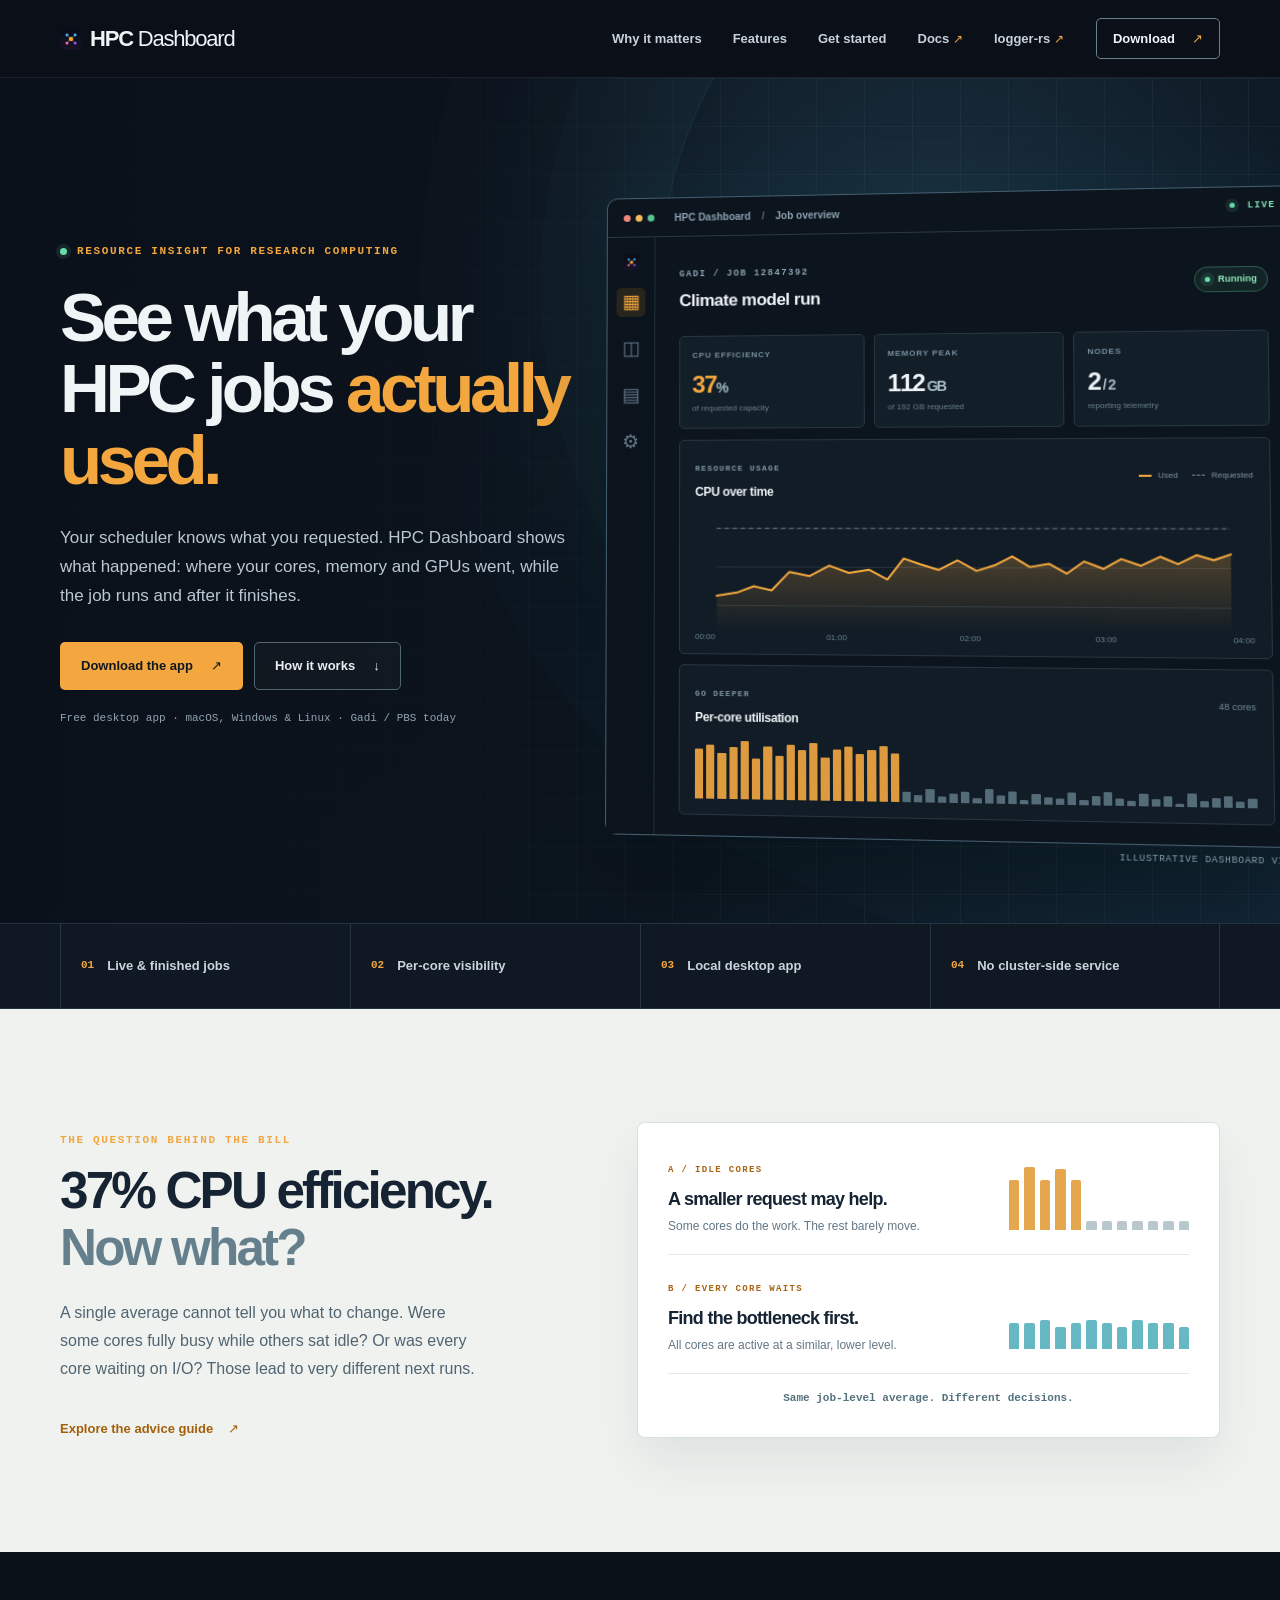
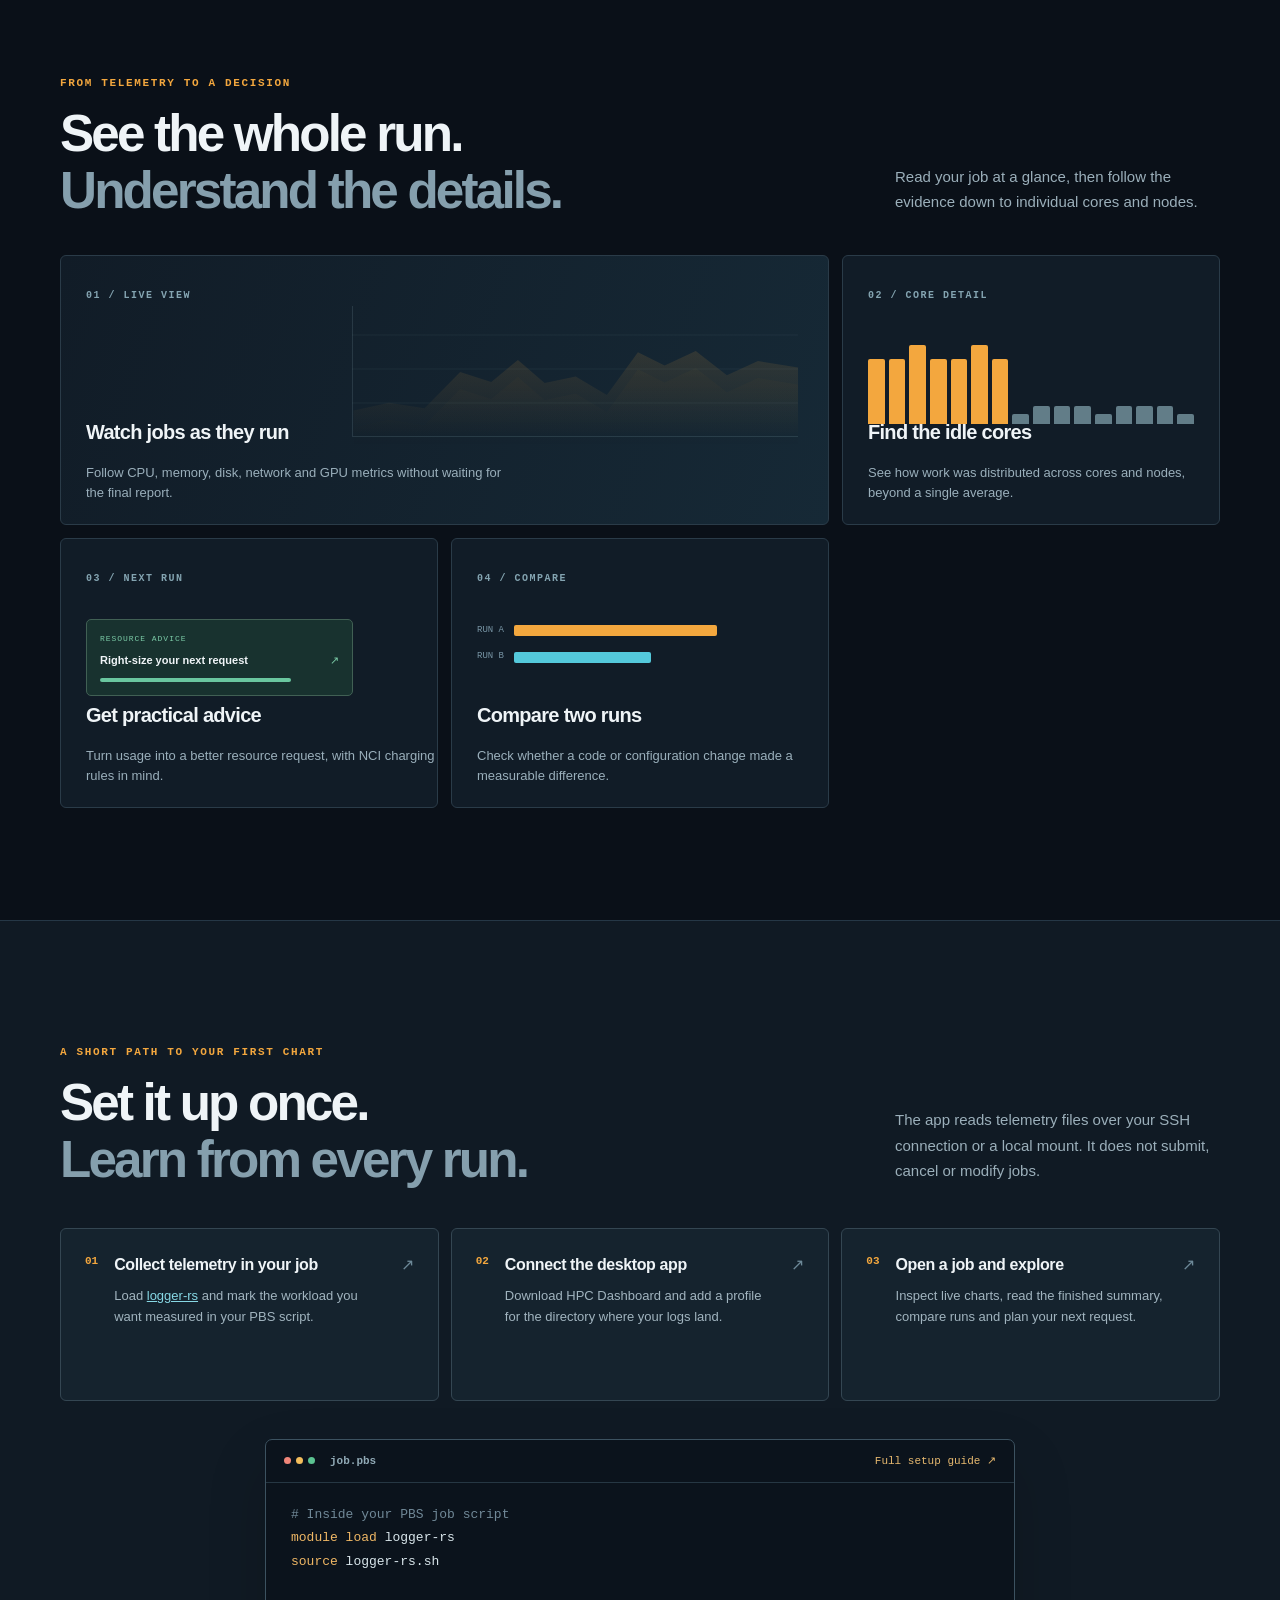
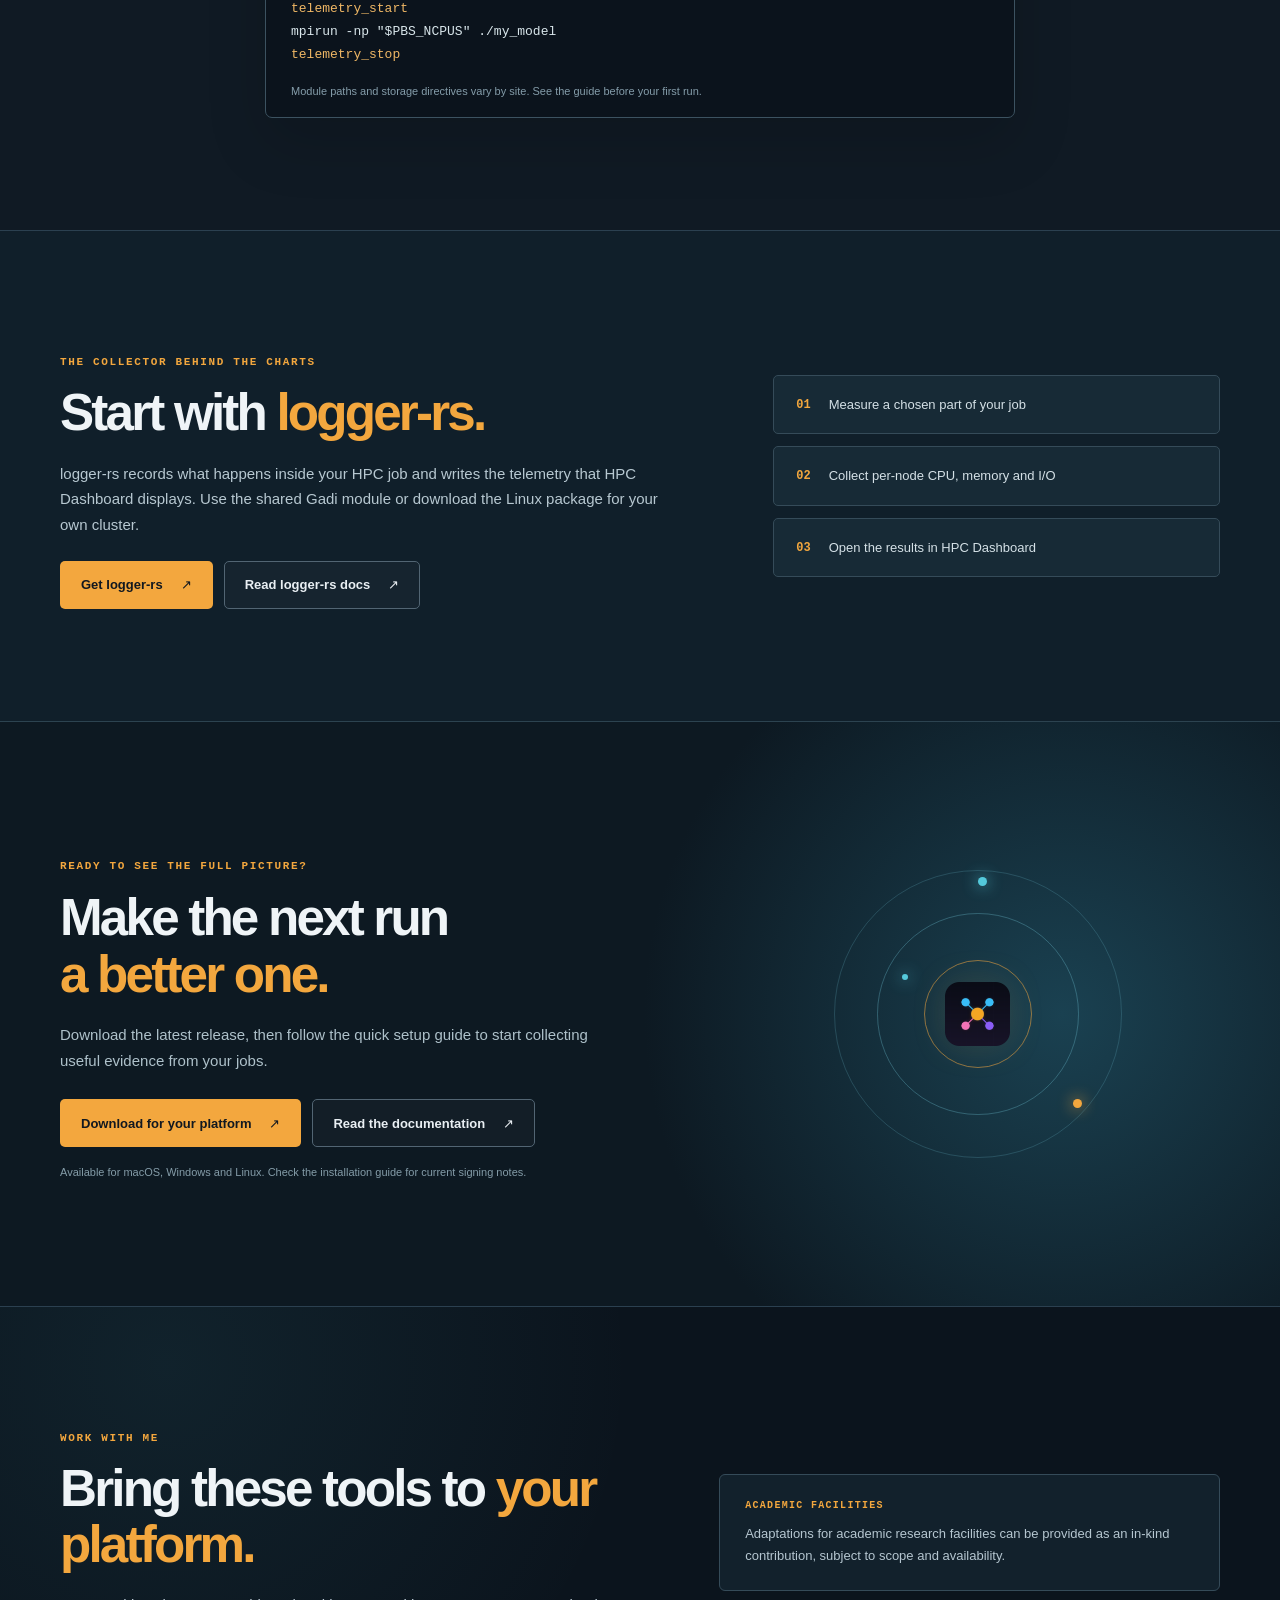
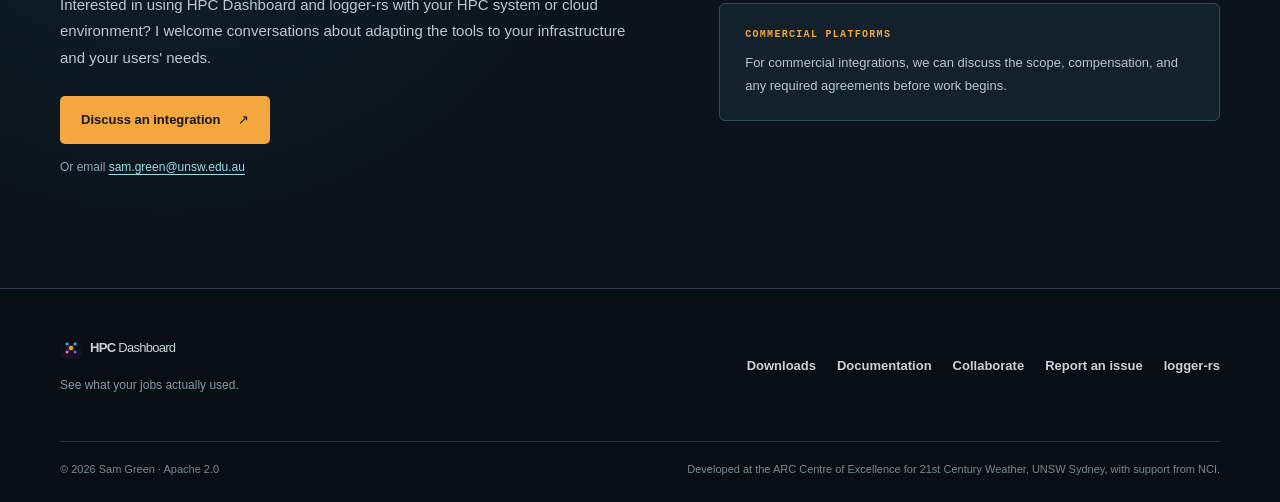
==== docs/index.html @ 72bbc422 "Host logger-rs downloads and documentation on site" ====
<!doctype html>
<html lang="en">
  <head>
    <meta charset="utf-8" />
    <meta name="viewport" content="width=device-width, initial-scale=1" />
    <meta name="theme-color" content="#0a1018" />
    <meta name="description" content="HPC Dashboard shows what your Gadi jobs actually used. Explore live CPU, memory, disk, network and GPU telemetry, compare runs, and make better resource requests." />
    <meta property="og:type" content="website" />
    <meta property="og:title" content="HPC Dashboard — see what your jobs actually used" />
    <meta property="og:description" content="A free desktop app for understanding your HPC jobs, from per-core utilisation to practical resource advice." />
    <meta property="og:url" content="https://hpc-dash.au/" />
    <link rel="canonical" href="https://hpc-dash.au/" />
    <meta property="og:image" content="https://hpc-dash.au/logo-social.png" />
    <meta name="twitter:card" content="summary" />
    <link rel="icon" href="favicon.png" type="image/png" />
    <link rel="apple-touch-icon" href="logo-social.png" />
    <link rel="stylesheet" href="styles.css" />
    <script src="script.js" defer></script>
    <title>HPC Dashboard — see what your jobs actually used</title>
  </head>
  <body>
    <a class="skip-link" href="#main">Skip to content</a>
    <header class="site-header">
      <div class="wrap header-inner">
        <a class="brand" href="#top" aria-label="HPC Dashboard home">
          <img class="brand-icon" src="logo.png" alt="" aria-hidden="true" />
          <span>HPC<span class="brand-light"> Dashboard</span></span>
        </a>
        <nav class="nav" aria-label="Main navigation">
          <a href="#why">Why it matters</a>
          <a href="#features">Features</a>
          <a href="#getting-started">Get started</a>
          <a href="/docs/">Docs <span aria-hidden="true">↗</span></a>
          <a href="/logger-rs/">logger-rs <span aria-hidden="true">↗</span></a>
        </nav>
        <a class="header-cta" href="https://github.com/greensh16/hpc_dashboard_public/releases/latest">Download <span aria-hidden="true">↗</span></a>
      </div>
    </header>

    <main id="main">
      <section class="hero" id="top" aria-labelledby="hero-title">
        <div class="hero-glow" aria-hidden="true"></div>
        <div class="wrap hero-grid">
          <div class="hero-copy">
            <p class="eyebrow"><span class="live-dot" aria-hidden="true"></span> Resource insight for research computing</p>
            <h1 id="hero-title">See what your HPC jobs <em>actually used.</em></h1>
            <p class="hero-lead">Your scheduler knows what you requested. HPC Dashboard shows what happened: where your cores, memory and GPUs went, while the job runs and after it finishes.</p>
            <div class="hero-actions">
              <a class="button button-primary" href="https://github.com/greensh16/hpc_dashboard_public/releases/latest">Download the app <span aria-hidden="true">↗</span></a>
              <a class="button button-secondary" href="#getting-started">How it works <span aria-hidden="true">↓</span></a>
            </div>
            <p class="hero-note">Free desktop app · macOS, Windows &amp; Linux · Gadi / PBS today</p>
          </div>

          <div class="product-frame" role="img" aria-label="Illustrative HPC Dashboard view showing a job's CPU, memory and per-core use">
            <div class="window-bar"><span class="traffic-lights" aria-hidden="true"><i></i><i></i><i></i></span><span>HPC Dashboard <span class="window-separator">/</span> Job overview</span><span class="window-live"><i></i> LIVE</span></div>
            <div class="product-body">
              <div class="product-sidebar" aria-hidden="true"><img class="product-logo" src="logo.png" alt="" /><span class="side-icon selected">▦</span><span class="side-icon">◫</span><span class="side-icon">▤</span><span class="side-icon">⚙</span></div>
              <div class="product-content">
                <div class="product-topline"><div><span class="tiny-label">GADI / JOB 12847392</span><strong>Climate model run</strong></div><span class="status-pill"><i></i> Running</span></div>
                <div class="metric-row">
                  <div class="metric"><span>CPU EFFICIENCY</span><strong>37<span>%</span></strong><small>of requested capacity</small></div>
                  <div class="metric"><span>MEMORY PEAK</span><strong>112<span> GB</span></strong><small>of 192 GB requested</small></div>
                  <div class="metric"><span>NODES</span><strong>2<span> / 2</span></strong><small>reporting telemetry</small></div>
                </div>
                <div class="chart-panel"><div class="chart-heading"><div><span class="tiny-label">RESOURCE USAGE</span><strong>CPU over time</strong></div><div class="chart-legend"><span><i class="legend-orange"></i> Used</span><span><i class="legend-dash"></i> Requested</span></div></div>
                  <svg class="line-chart" viewBox="0 0 620 156" role="img" aria-label="Illustrative CPU usage line below requested capacity"><defs><linearGradient id="chartFill" x1="0" y1="0" x2="0" y2="1"><stop offset="0%" stop-color="#f3a73e" stop-opacity=".26"/><stop offset="100%" stop-color="#f3a73e" stop-opacity="0"/></linearGradient></defs><path class="grid-line" d="M0 28H620 M0 76H620 M0 124H620"/><path class="request-line" d="M0 28H620"/><path fill="url(#chartFill)" d="M0 112 L25 108 46 100 68 105 90 82 115 87 139 74 163 83 188 79 210 91 230 65 250 72 272 79 295 67 318 80 340 73 361 62 382 75 405 71 426 83 447 68 470 77 491 65 514 73 537 62 558 71 580 60 600 66 620 59 V156 H0Z"/><path class="usage-line" d="M0 112 L25 108 46 100 68 105 90 82 115 87 139 74 163 83 188 79 210 91 230 65 250 72 272 79 295 67 318 80 340 73 361 62 382 75 405 71 426 83 447 68 470 77 491 65 514 73 537 62 558 71 580 60 600 66 620 59"/></svg>
                  <div class="chart-axis"><span>00:00</span><span>01:00</span><span>02:00</span><span>03:00</span><span>04:00</span></div>
                </div>
                <div class="core-panel"><div class="core-heading"><div><span class="tiny-label">GO DEEPER</span><strong>Per-core utilisation</strong></div><span>48 cores</span></div><div class="core-bars" aria-hidden="true"><i style="--h:83%"></i><i style="--h:91%"></i><i style="--h:77%"></i><i style="--h:87%"></i><i style="--h:97%"></i><i style="--h:68%"></i><i style="--h:88%"></i><i style="--h:74%"></i><i style="--h:92%"></i><i style="--h:84%"></i><i style="--h:96%"></i><i style="--h:72%"></i><i style="--h:86%"></i><i style="--h:91%"></i><i style="--h:78%"></i><i style="--h:85%"></i><i style="--h:93%"></i><i style="--h:81%"></i><i style="--h:17%"></i><i style="--h:11%"></i><i style="--h:22%"></i><i style="--h:9%"></i><i style="--h:15%"></i><i style="--h:18%"></i><i style="--h:8%"></i><i style="--h:24%"></i><i style="--h:13%"></i><i style="--h:20%"></i><i style="--h:6%"></i><i style="--h:17%"></i><i style="--h:12%"></i><i style="--h:10%"></i><i style="--h:19%"></i><i style="--h:7%"></i><i style="--h:14%"></i><i style="--h:21%"></i><i style="--h:12%"></i><i style="--h:8%"></i><i style="--h:19%"></i><i style="--h:11%"></i><i style="--h:16%"></i><i style="--h:5%"></i><i style="--h:22%"></i><i style="--h:9%"></i><i style="--h:14%"></i><i style="--h:18%"></i><i style="--h:10%"></i><i style="--h:15%"></i></div></div>
              </div>
            </div>
            <span class="mock-label">Illustrative dashboard view</span>
          </div>
        </div>
      </section>

      <section class="trust-strip" aria-label="Product facts"><div class="wrap trust-grid"><div><strong>01</strong><span>Live &amp; finished jobs</span></div><div><strong>02</strong><span>Per-core visibility</span></div><div><strong>03</strong><span>Local desktop app</span></div><div><strong>04</strong><span>No cluster-side service</span></div></div></section>

      <section class="section problem-section" id="why" aria-labelledby="why-title"><div class="wrap problem-grid"><div><p class="section-kicker">THE QUESTION BEHIND THE BILL</p><h2 id="why-title">37% CPU efficiency.<br /><span>Now what?</span></h2><p>A single average cannot tell you what to change. Were some cores fully busy while others sat idle? Or was every core waiting on I/O? Those lead to very different next runs.</p><a class="text-link" href="/docs/advice-and-recommendations/">Explore the advice guide <span aria-hidden="true">↗</span></a></div><div class="comparison-card"><div class="scenario"><div><span class="scenario-index">A / IDLE CORES</span><h3>A smaller request may help.</h3><p>Some cores do the work. The rest barely move.</p></div><div class="scenario-bars idle" aria-hidden="true"><i></i><i></i><i></i><i></i><i></i><i></i><i></i><i></i><i></i><i></i><i></i><i></i></div></div><div class="scenario"><div><span class="scenario-index">B / EVERY CORE WAITS</span><h3>Find the bottleneck first.</h3><p>All cores are active at a similar, lower level.</p></div><div class="scenario-bars waiting" aria-hidden="true"><i></i><i></i><i></i><i></i><i></i><i></i><i></i><i></i><i></i><i></i><i></i><i></i></div></div><p class="comparison-foot">Same job-level average. Different decisions.</p></div></div></section>

      <section class="section features-section" id="features" aria-labelledby="features-title"><div class="wrap"><div class="section-heading"><div><p class="section-kicker">FROM TELEMETRY TO A DECISION</p><h2 id="features-title">See the whole run.<br /><span>Understand the details.</span></h2></div><p>Read your job at a glance, then follow the evidence down to individual cores and nodes.</p></div><div class="feature-grid"><article class="feature-card feature-large"><span class="feature-number">01 / LIVE VIEW</span><div class="feature-visual pulse-visual" aria-hidden="true"><span class="pulse-line"></span><span class="pulse-line second"></span></div><h3>Watch jobs as they run</h3><p>Follow CPU, memory, disk, network and GPU metrics without waiting for the final report.</p></article><article class="feature-card"><span class="feature-number">02 / CORE DETAIL</span><div class="mini-core-viz" aria-hidden="true"><i></i><i></i><i></i><i></i><i></i><i></i><i></i><i></i><i></i><i></i><i></i><i></i><i></i><i></i><i></i><i></i></div><h3>Find the idle cores</h3><p>See how work was distributed across cores and nodes, beyond a single average.</p></article><article class="feature-card"><span class="feature-number">03 / NEXT RUN</span><div class="advice-viz" aria-hidden="true"><span>RESOURCE ADVICE</span><strong>Right-size your next request <b>↗</b></strong><i></i></div><h3>Get practical advice</h3><p>Turn usage into a better resource request, with NCI charging rules in mind.</p></article><article class="feature-card"><span class="feature-number">04 / COMPARE</span><div class="compare-viz" aria-hidden="true"><span>RUN A <i></i></span><span>RUN B <i></i></span></div><h3>Compare two runs</h3><p>Check whether a code or configuration change made a measurable difference.</p></article></div></div></section>

      <section class="section setup-section" id="getting-started" aria-labelledby="setup-title"><div class="wrap"><div class="section-heading setup-heading"><div><p class="section-kicker">A SHORT PATH TO YOUR FIRST CHART</p><h2 id="setup-title">Set it up once.<br /><span>Learn from every run.</span></h2></div><p>The app reads telemetry files over your SSH connection or a local mount. It does not submit, cancel or modify jobs.</p></div><div class="steps"><article class="step"><span class="step-num">01</span><div><h3>Collect telemetry in your job</h3><p>Load <a href="/logger-rs/">logger-rs</a> and mark the workload you want measured in your PBS script.</p></div><span class="step-arrow" aria-hidden="true">↗</span></article><article class="step"><span class="step-num">02</span><div><h3>Connect the desktop app</h3><p>Download HPC Dashboard and add a profile for the directory where your logs land.</p></div><span class="step-arrow" aria-hidden="true">↗</span></article><article class="step"><span class="step-num">03</span><div><h3>Open a job and explore</h3><p>Inspect live charts, read the finished summary, compare runs and plan your next request.</p></div><span class="step-arrow" aria-hidden="true">↗</span></article></div><div class="code-card"><div class="code-title"><span><i></i><i></i><i></i></span><strong>job.pbs</strong><a href="/docs/collecting-telemetry/">Full setup guide <span aria-hidden="true">↗</span></a></div><pre><code><span class="code-muted"># Inside your PBS job script</span>
<span class="code-accent">module load</span> logger-rs
<span class="code-accent">source</span> logger-rs.sh

<span class="code-accent">telemetry_start</span>
mpirun -np "$PBS_NCPUS" ./my_model
<span class="code-accent">telemetry_stop</span></code></pre><p>Module paths and storage directives vary by site. See the guide before your first run.</p></div></div></section>

      <section class="section logger-feature-section" id="logger-rs" aria-labelledby="logger-feature-title"><div class="wrap logger-feature-grid"><div><p class="section-kicker">THE COLLECTOR BEHIND THE CHARTS</p><h2 id="logger-feature-title">Start with <span>logger-rs.</span></h2><p>logger-rs records what happens inside your HPC job and writes the telemetry that HPC Dashboard displays. Use the shared Gadi module or download the Linux package for your own cluster.</p><div class="hero-actions"><a class="button button-primary" href="/logger-rs/#download">Get logger-rs <span aria-hidden="true">↗</span></a><a class="button button-secondary" href="/logger-rs/docs/">Read logger-rs docs <span aria-hidden="true">↗</span></a></div></div><div class="logger-feature-facts"><div><strong>01</strong><span>Measure a chosen part of your job</span></div><div><strong>02</strong><span>Collect per-node CPU, memory and I/O</span></div><div><strong>03</strong><span>Open the results in HPC Dashboard</span></div></div></div></section>

      <section class="section cta-section" aria-labelledby="cta-title"><div class="wrap cta-inner"><div><p class="section-kicker">READY TO SEE THE FULL PICTURE?</p><h2 id="cta-title">Make the next run<br /><em>a better one.</em></h2><p>Download the latest release, then follow the quick setup guide to start collecting useful evidence from your jobs.</p><div class="hero-actions"><a class="button button-primary" href="https://github.com/greensh16/hpc_dashboard_public/releases/latest">Download for your platform <span aria-hidden="true">↗</span></a><a class="button button-secondary" href="/docs/">Read the documentation <span aria-hidden="true">↗</span></a></div><p class="cta-note">Available for macOS, Windows and Linux. Check the installation guide for current signing notes.</p></div><div class="cta-orbit" aria-hidden="true"><span class="orbit orbit-one"></span><span class="orbit orbit-two"></span><span class="orbit orbit-three"></span><span class="orbit-centre"><img class="orbit-logo" src="logo-social.png" alt="" /></span><i class="orbit-dot dot-one"></i><i class="orbit-dot dot-two"></i><i class="orbit-dot dot-three"></i></div></div></section>
      <section class="section collaborate-section" id="collaborate" aria-labelledby="collaborate-title">
        <div class="wrap collaborate-grid">
          <div class="collaborate-intro">
            <p class="section-kicker">WORK WITH ME</p>
            <h2 id="collaborate-title">Bring these tools to <span>your platform.</span></h2>
            <p>Interested in using HPC Dashboard and logger-rs with your HPC system or cloud environment? I welcome conversations about adapting the tools to your infrastructure and your users' needs.</p>
            <a class="button button-primary" href="mailto:sam.green@unsw.edu.au?subject=HPC%20Dashboard%20integration">Discuss an integration <span aria-hidden="true">↗</span></a>
            <p class="collaborate-email">Or email <a href="mailto:sam.green@unsw.edu.au">sam.green@unsw.edu.au</a></p>
          </div>
          <div class="collaborate-options">
            <div class="collaborate-option">
              <span>ACADEMIC FACILITIES</span>
              <p>Adaptations for academic research facilities can be provided as an in-kind contribution, subject to scope and availability.</p>
            </div>
            <div class="collaborate-option">
              <span>COMMERCIAL PLATFORMS</span>
              <p>For commercial integrations, we can discuss the scope, compensation, and any required agreements before work begins.</p>
            </div>
          </div>
        </div>
      </section>
    </main>

    <footer class="footer"><div class="wrap"><div class="footer-top"><div><a class="brand" href="#top"><img class="brand-icon" src="logo.png" alt="" aria-hidden="true" /><span>HPC<span class="brand-light"> Dashboard</span></span></a><p>See what your jobs actually used.</p></div><div class="footer-links"><a href="https://github.com/greensh16/hpc_dashboard_public/releases/latest">Downloads</a><a href="/docs/">Documentation</a><a href="#collaborate">Collaborate</a><a href="https://github.com/greensh16/hpc_dashboard_public/issues">Report an issue</a><a href="/logger-rs/">logger-rs</a></div></div><div class="footer-bottom"><span>© 2026 Sam Green · Apache 2.0</span><span>Developed at the ARC Centre of Excellence for 21st Century Weather, UNSW Sydney, with support from NCI.</span></div></div></footer>
  </body>
</html>
---- docs/styles.css ----
:root{color-scheme:dark;--bg:#0a1018;--bg-deep:#070b12;--panel:#101924;--panel-2:#14202d;--line:#263442;--text:#eff4f7;--muted:#9faebb;--accent:#f3a73e;--cyan:#54c9db;font-family:Inter,ui-sans-serif,-apple-system,BlinkMacSystemFont,"Segoe UI",sans-serif;font-synthesis:none}*{box-sizing:border-box}html{scroll-behavior:smooth}body{margin:0;background:var(--bg);color:var(--text);line-height:1.5}a{color:inherit}a:focus-visible,button:focus-visible{outline:2px solid var(--accent);outline-offset:4px}::selection{background:#f3a73e;color:#08121c}.wrap{width:min(1160px,calc(100% - 48px));margin:auto}.skip-link{position:absolute;z-index:100;top:-60px;left:16px;padding:10px 15px;background:var(--accent);color:#10151b;font-weight:700}.skip-link:focus{top:12px}.site-header{position:relative;z-index:5;border-bottom:1px solid rgba(255,255,255,.08);background:rgba(10,16,24,.92)}.header-inner{min-height:77px;display:flex;align-items:center;gap:32px}.brand{display:inline-flex;gap:8px;align-items:center;font-weight:800;letter-spacing:-.055em;font-size:22px;text-decoration:none;white-space:nowrap}.brand-light{font-weight:500;letter-spacing:-.055em}.brand-icon{display:block;width:22px;height:22px;flex:none;object-fit:contain}.nav{display:flex;gap:31px;margin-left:auto}.nav a,.footer a{font-size:13px;font-weight:600;text-decoration:none;color:#c7d2da;transition:color .2s}.nav a:hover,.footer a:hover{color:var(--accent)}.nav a span{font-size:12px;color:var(--accent)}.header-cta{display:inline-flex;align-items:center;gap:17px;padding:10px 16px;border:1px solid #69818b;border-radius:5px;text-decoration:none;font-size:13px;font-weight:700;white-space:nowrap;transition:background .2s,border-color .2s}.header-cta:hover{background:#1c2c37;border-color:var(--accent)}.header-cta span{color:var(--accent)}.hero{position:relative;overflow:hidden;padding:93px 0 91px;background:radial-gradient(circle at 73% 22%,#1a3040 0,transparent 42%),linear-gradient(140deg,#0b111a,#0b1620 72%,#102332)}.hero:before,.hero:after{content:"";position:absolute;inset:0;pointer-events:none}.hero:before{background-image:linear-gradient(rgba(139,168,181,.07) 1px,transparent 1px),linear-gradient(90deg,rgba(139,168,181,.07) 1px,transparent 1px);background-size:48px 48px;mask-image:linear-gradient(90deg,transparent 2%,#000 70%)}.hero:after{background:linear-gradient(90deg,#0b111a 2%,transparent 58%)}.hero-glow{position:absolute;right:-230px;top:-220px;width:850px;height:850px;border:1px solid rgba(84,201,219,.12);border-radius:50%;box-shadow:0 0 0 120px rgba(84,201,219,.025),0 0 0 240px rgba(84,201,219,.017)}.hero-grid{position:relative;z-index:1;display:grid;grid-template-columns:.91fr 1.09fr;align-items:center;gap:34px}.hero-copy{padding-bottom:33px}.eyebrow,.section-kicker,.tiny-label,.feature-number,.scenario-index{font-family:ui-monospace,SFMono-Regular,Menlo,Consolas,monospace;font-size:11px;font-weight:700;letter-spacing:.15em;color:var(--accent);text-transform:uppercase}.eyebrow{display:flex;align-items:center;gap:10px;margin:0 0 22px}.live-dot,.window-live i,.status-pill i{display:inline-block;width:7px;height:7px;border-radius:50%;background:#67dcaa;box-shadow:0 0 0 4px rgba(103,220,170,.11)}.hero h1{max-width:610px;margin:0;font-size:clamp(46px,5.4vw,74px);line-height:1.04;letter-spacing:-.065em;font-weight:750}.hero h1 em,.cta-section h2 em{font-style:normal;color:var(--accent)}.hero-lead{max-width:540px;margin:27px 0 31px;color:#b9c8d2;font-size:17px;line-height:1.7}.hero-actions{display:flex;flex-wrap:wrap;gap:11px}.button{display:inline-flex;align-items:center;justify-content:center;gap:18px;min-height:48px;padding:12px 20px;border:1px solid transparent;border-radius:5px;text-decoration:none;font-size:13px;font-weight:800;transition:transform .2s,background .2s,border-color .2s}.button:hover{transform:translateY(-2px)}.button-primary{background:var(--accent);color:#111820}.button-primary:hover{background:#ffc16a}.button-secondary{border-color:#526573;color:#e9eff3;background:rgba(255,255,255,.025)}.button-secondary:hover{border-color:var(--accent);background:#1b2a35}.hero-note{margin:20px 0 0;color:#91a4b2;font-family:ui-monospace,SFMono-Regular,Menlo,Consolas,monospace;font-size:11px}.product-frame{position:relative;margin:25px -52px 0 0;border:1px solid #456070;border-radius:11px;background:#0c141d;box-shadow:0 32px 70px rgba(0,0,0,.38),0 0 70px rgba(47,159,188,.1);transform:perspective(1400px) rotateY(-5deg) rotateX(2deg);transform-origin:center left}.window-bar{height:39px;display:flex;align-items:center;gap:20px;padding:0 16px;border-bottom:1px solid #2a3945;color:#8da4b2;font-size:10px;font-weight:700}.traffic-lights,.code-title>span{display:flex;gap:5px}.traffic-lights i,.code-title i{width:7px;height:7px;border-radius:50%;background:#f18679}.traffic-lights i:nth-child(2),.code-title i:nth-child(2){background:#f3bd5c}.traffic-lights i:nth-child(3),.code-title i:nth-child(3){background:#5bc391}.window-separator{padding:0 8px;color:#607383}.window-live{margin-left:auto;color:#80e3b5;font-family:ui-monospace,monospace;font-size:9px;letter-spacing:.12em}.window-live i{width:5px;height:5px;margin-right:5px}.product-body{display:flex;min-height:508px}.product-sidebar{width:48px;flex:none;display:flex;flex-direction:column;align-items:center;gap:18px;padding:17px 8px;border-right:1px solid #20303b;background:#0b141d}.product-logo{display:block;width:16px;height:16px;object-fit:contain}.side-icon{width:29px;height:29px;display:grid;place-items:center;border-radius:5px;color:#647887;font-size:19px}.side-icon.selected{color:var(--accent);background:#28251d}.product-content{flex:1;min-width:0;padding:23px 24px 20px}.product-topline,.chart-heading,.core-heading{display:flex;align-items:center;justify-content:space-between;gap:12px}.product-topline strong,.chart-heading strong,.core-heading strong{display:block;margin-top:5px;font-size:17px;letter-spacing:-.03em}.product-topline .tiny-label{color:#8aa3b1;font-size:9px}.status-pill{border:1px solid rgba(103,220,170,.3);border-radius:50px;padding:5px 9px;color:#8de7b8;background:rgba(103,220,170,.08);font-size:9px;font-weight:800}.status-pill i{width:5px;height:5px;margin-right:5px}.metric-row{display:grid;grid-template-columns:repeat(3,1fr);gap:9px;margin:22px 0 11px}.metric{min-width:0;padding:13px 12px;border:1px solid #273742;border-radius:5px;background:#121e28}.metric>span{display:block;color:#78909f;font-size:8px;font-weight:800;letter-spacing:.1em}.metric strong{display:block;margin:5px 0 0;font-size:24px;letter-spacing:-.06em;white-space:nowrap}.metric strong span{font-size:14px;color:#a9bfca}.metric:first-child strong{color:var(--accent)}.metric small{display:block;color:#69808f;font-size:8px;white-space:nowrap}.chart-panel,.core-panel{border:1px solid #273742;border-radius:5px;background:#111c26}.chart-panel{padding:13px 15px 10px}.chart-heading strong,.core-heading strong{font-size:12px}.chart-heading .tiny-label,.core-heading .tiny-label{font-size:8px;color:#8297a4}.chart-legend{display:flex;gap:13px;color:#8398a6;font-size:8px}.chart-legend span{white-space:nowrap}.chart-legend i{display:inline-block;width:12px;height:2px;vertical-align:middle;margin-right:4px}.legend-orange{background:var(--accent)}.legend-dash{border-top:1px dashed #7392a3}.line-chart{display:block;width:100%;height:124px;overflow:visible;margin-top:5px}.grid-line{stroke:#2a3b47;stroke-width:1}.request-line{stroke:#7b91a0;stroke-width:1;stroke-dasharray:5 5}.usage-line{fill:none;stroke:var(--accent);stroke-width:2.5;stroke-linejoin:round;stroke-linecap:round}.chart-axis{display:flex;justify-content:space-between;color:#68808e;font-size:8px}.core-panel{margin-top:10px;padding:13px 15px 15px}.core-heading>span{color:#718b99;font-size:9px}.core-bars{height:58px;display:grid;grid-template-columns:repeat(48,1fr);align-items:end;gap:3px;margin-top:13px}.core-bars i{display:block;height:var(--h);min-height:3px;background:#dd9a3e;border-radius:1px 1px 0 0}.core-bars i:nth-child(n+19){background:#536c78}.mock-label{position:absolute;right:3px;bottom:-22px;color:#83a0ae;font-family:ui-monospace,monospace;font-size:9px;letter-spacing:.08em;text-transform:uppercase}.trust-strip{border-top:1px solid #243342;border-bottom:1px solid #243342;background:#101923}.trust-grid{display:grid;grid-template-columns:repeat(4,1fr)}.trust-grid>div{display:flex;align-items:center;gap:13px;min-height:84px;padding:15px 20px;border-left:1px solid #263542}.trust-grid>div:last-child{border-right:1px solid #263542}.trust-grid strong{color:var(--accent);font-family:ui-monospace,monospace;font-size:11px}.trust-grid span{font-size:13px;font-weight:700;color:#c9d5dd}.section{padding:112px 0}.problem-section{background:#f0f2ef;color:#152333}.problem-grid{display:grid;grid-template-columns:.9fr 1.1fr;gap:100px;align-items:center}.section h2{margin:15px 0 22px;font-size:clamp(37px,4vw,57px);line-height:1.11;letter-spacing:-.055em}.problem-section h2 span{color:#657f8d}.problem-grid>div:first-child>p:not(.section-kicker){max-width:420px;color:#506471;font-size:16px;line-height:1.75}.text-link{display:inline-flex;gap:15px;align-items:center;margin-top:20px;color:#a35f09;font-size:13px;font-weight:800;text-decoration:none}.text-link:hover{text-decoration:underline}.comparison-card{padding:30px;background:#fff;border:1px solid #d8e0e2;border-radius:8px;box-shadow:0 24px 50px rgba(29,48,58,.08)}.scenario{display:grid;grid-template-columns:1fr 180px;gap:15px;align-items:center;padding:19px 0;border-bottom:1px solid #e3e9ea}.scenario:first-child{padding-top:2px}.scenario-index{font-size:9px;color:#a86413}.scenario h3{margin:7px 0 4px;font-size:18px;letter-spacing:-.04em}.scenario p{margin:0;color:#637784;font-size:12px}.scenario-bars{display:grid;grid-template-columns:repeat(12,1fr);align-items:end;gap:5px;height:70px}.scenario-bars i{height:72%;border-radius:2px 2px 0 0;background:#e5a74d}.scenario-bars.idle i:nth-child(n+6){height:13%;background:#b8c8cd}.scenario-bars.idle i:nth-child(2){height:91%}.scenario-bars.idle i:nth-child(4){height:87%}.scenario-bars.waiting i{height:37%;background:#66b9c3}.scenario-bars.waiting i:nth-child(3n){height:42%}.scenario-bars.waiting i:nth-child(4n){height:32%}.comparison-foot{margin:16px 0 0;text-align:center;color:#54717e;font-family:ui-monospace,monospace;font-size:11px;font-weight:700}.features-section{background:#0a1018}.section-heading{display:flex;align-items:end;justify-content:space-between;gap:40px;margin-bottom:35px}.section-heading h2{margin-bottom:0}.section-heading h2 span,.setup-heading h2 span{color:#859fad}.section-heading>p{width:325px;margin:0 0 5px;color:#9bafba;font-size:15px;line-height:1.7}.feature-grid{display:grid;grid-template-columns:repeat(3,1fr);gap:13px}.feature-card{position:relative;min-height:270px;overflow:hidden;padding:25px;border:1px solid #2a3b48;border-radius:6px;background:#111c27}.feature-large{grid-column:span 2;background:linear-gradient(110deg,#111c27,#162936)}.feature-number{color:#84a4b1;font-size:10px}.feature-card h3{position:absolute;left:25px;bottom:77px;margin:0;font-size:20px;letter-spacing:-.035em}.feature-card p{position:absolute;left:25px;bottom:21px;max-width:430px;margin:0;color:#9aafbb;font-size:13px;line-height:1.55}.feature-visual{position:absolute;inset:50px 30px 87px 38%;border-left:1px solid rgba(135,164,177,.18);border-bottom:1px solid rgba(135,164,177,.18);background:repeating-linear-gradient(0deg,transparent 0,transparent 32px,rgba(135,164,177,.08) 33px,transparent 34px)}.pulse-line{position:absolute;inset:20px 0 0;background:linear-gradient(180deg,rgba(243,167,62,.16),transparent);clip-path:polygon(0 77%,8% 70%,16% 75%,24% 42%,31% 51%,37% 31%,43% 52%,50% 46%,57% 63%,64% 24%,70% 36%,77% 23%,84% 45%,91% 32%,100% 38%,100% 100%,0 100%);border-top:2px solid var(--accent)}.pulse-line.second{opacity:.25;transform:translateY(17px)}.mini-core-viz{display:grid;grid-template-columns:repeat(16,1fr);gap:4px;align-items:end;height:89px;margin-top:30px}.mini-core-viz i{height:73%;border-radius:2px 2px 0 0;background:var(--accent)}.mini-core-viz i:nth-child(3n){height:89%}.mini-core-viz i:nth-child(n+8){height:20%;background:#627d88}.mini-core-viz i:nth-child(4n+8){height:11%}.advice-viz{display:flex;flex-direction:column;gap:7px;width:82%;margin-top:31px;padding:13px;border:1px solid #416054;border-radius:5px;background:#18322f}.advice-viz span{color:#7bcba7;font-family:ui-monospace,monospace;font-size:8px;letter-spacing:.12em}.advice-viz strong{display:flex;justify-content:space-between;gap:10px;font-size:11px}.advice-viz b{color:#7bcba7}.advice-viz i{width:80%;height:4px;margin-top:3px;border-radius:3px;background:#6ac79f}.compare-viz{display:flex;flex-direction:column;gap:13px;width:78%;margin-top:36px}.compare-viz span{display:flex;align-items:center;gap:10px;color:#7895a5;font-family:ui-monospace,monospace;font-size:9px;white-space:nowrap}.compare-viz i{display:block;height:11px;width:80%;border-radius:2px;background:#f3a73e}.compare-viz span:nth-child(2) i{width:54%;background:#54c9db}.setup-section{background:#101a24;border-top:1px solid #253746}.setup-heading{margin-bottom:39px}.steps{display:grid;grid-template-columns:repeat(3,1fr);gap:12px}.step{display:flex;gap:16px;min-height:173px;padding:24px;border:1px solid #344652;border-radius:6px;background:#15232e}.step-num{color:var(--accent);font-family:ui-monospace,monospace;font-size:11px;font-weight:800}.step h3{margin:0 0 8px;font-size:16px;letter-spacing:-.025em}.step p{margin:0;color:#a1b4bf;font-size:13px;line-height:1.65}.step p a{color:#87d8e5}.step-arrow{margin-left:auto;color:#6d8998}.code-card{max-width:750px;margin:38px auto 0;border:1px solid #3c5260;border-radius:7px;overflow:hidden;background:#0b131c;box-shadow:0 25px 60px rgba(0,0,0,.15)}.code-title{display:flex;align-items:center;gap:15px;min-height:43px;padding:0 18px;border-bottom:1px solid #263743;color:#91aab6;font-family:ui-monospace,monospace;font-size:11px}.code-title strong{font-weight:600}.code-title a{margin-left:auto;color:#e7b96f;text-decoration:none}.code-title a:hover{text-decoration:underline}.code-card pre{overflow-x:auto;margin:0;padding:20px 25px 16px;color:#d9e6eb;font-size:13px;line-height:1.8;tab-size:2}.code-card code{font-family:ui-monospace,SFMono-Regular,Menlo,Consolas,monospace}.code-muted{color:#708897}.code-accent{color:#efb765}.code-card>p{margin:0;padding:0 25px 18px;color:#849ca9;font-size:11px}.cta-section{position:relative;overflow:hidden;background:radial-gradient(circle at 83% 50%,#1a4151 0,transparent 38%),#0d1922;border-top:1px solid #2c4350}.cta-inner{display:grid;grid-template-columns:1fr .75fr;align-items:center;gap:30px}.cta-section h2{margin:15px 0 19px}.cta-section .cta-inner>div:first-child>p:not(.section-kicker):not(.cta-note){max-width:540px;margin:0 0 26px;color:#aec1ca;font-size:15px;line-height:1.7}.cta-note{margin:17px 0 0;color:#849ca8;font-size:11px}.cta-orbit{position:relative;width:min(360px,100%);aspect-ratio:1;margin:auto}.orbit{position:absolute;inset:10%;border:1px solid rgba(108,190,207,.22);border-radius:50%}.orbit-two{inset:22%;border-color:rgba(108,190,207,.34)}.orbit-three{inset:35%;border-color:rgba(243,167,62,.55)}.orbit-centre{position:absolute;inset:41%;display:grid;place-items:center}.orbit-logo{display:block;width:100%;height:100%;object-fit:contain;filter:drop-shadow(0 0 16px rgba(243,167,62,.13))}.orbit-dot{position:absolute;width:9px;height:9px;border-radius:50%;background:var(--cyan);box-shadow:0 0 15px var(--cyan)}.dot-one{top:12%;left:50%}.dot-two{right:21%;bottom:24%;background:var(--accent);box-shadow:0 0 15px var(--accent)}.dot-three{left:29%;top:39%;width:6px;height:6px}.footer{padding:48px 0 25px;border-top:1px solid #2c3d49;background:#090e15}.footer-top,.footer-bottom{display:flex;justify-content:space-between;gap:25px}.footer-top p{margin:10px 0 0;color:#849aa7;font-size:12px}.footer-links{display:flex;flex-wrap:wrap;align-items:center;gap:21px}.footer-bottom{margin-top:47px;padding-top:19px;border-top:1px solid #23303b;color:#748995;font-size:11px}.footer-bottom span:last-child{text-align:right;max-width:540px}
@media(max-width:1000px){.nav{gap:16px}.hero{padding:68px 0 76px}.hero-grid{grid-template-columns:1fr}.hero-copy{padding:0}.hero h1{max-width:760px}.hero-lead{max-width:700px}.product-frame{max-width:760px;margin:25px auto 0;transform:none}.problem-grid{gap:45px}.feature-grid{grid-template-columns:repeat(2,1fr)}.feature-large{grid-column:span 2}.trust-grid span{font-size:11px}.step{padding:19px}.step h3{font-size:14px}}@media(max-width:700px){.wrap{width:min(100% - 32px,1160px)}.header-inner{min-height:66px;gap:12px}.brand{font-size:19px}.nav{display:none}.header-cta{margin-left:auto;padding:8px 10px;font-size:11px}.hero{padding:60px 0 74px}.hero h1{font-size:clamp(43px,11vw,64px)}.hero-lead{font-size:15px}.product-frame{margin-top:16px}.product-body{min-height:0}.product-sidebar{width:34px;padding:12px 3px;gap:13px}.side-icon{width:24px;height:24px;font-size:15px}.product-logo{width:15px;height:15px}.product-content{padding:15px 12px}.product-topline strong{font-size:13px}.metric-row{gap:4px;margin:14px 0 7px}.metric{padding:8px 6px}.metric>span{font-size:6px}.metric strong{font-size:18px}.metric strong span{font-size:10px}.metric small{font-size:6px}.chart-panel,.core-panel{padding:10px}.line-chart{height:95px}.chart-legend{display:none}.core-bars{height:43px;gap:1px}.trust-grid{grid-template-columns:repeat(2,1fr)}.trust-grid>div{min-height:60px;padding:12px}.trust-grid>div:nth-child(2){border-right:1px solid #263542}.trust-grid>div:nth-child(n+3){border-top:1px solid #263542}.section{padding:74px 0}.problem-grid{grid-template-columns:1fr;gap:33px}.section h2{font-size:clamp(35px,9vw,48px)}.comparison-card{padding:20px}.section-heading{display:block}.section-heading>p{width:auto;margin-top:16px}.feature-grid{grid-template-columns:1fr}.feature-large{grid-column:auto}.feature-card{min-height:250px}.feature-visual{inset:50px 20px 90px 25%}.steps{grid-template-columns:1fr}.step{min-height:0}.cta-inner{grid-template-columns:1fr}.cta-orbit{width:250px;margin:12px auto -55px}.footer-top,.footer-bottom{display:block}.footer-links{margin-top:27px}.footer-bottom span{display:block}.footer-bottom span:last-child{margin-top:8px;text-align:left}.scenario{grid-template-columns:1fr 125px}.scenario-bars{gap:3px}.scenario h3{font-size:16px}}@media(max-width:430px){.brand{font-size:17px}.brand-icon{width:22px;height:22px}.hero h1{font-size:42px}.hero-actions{align-items:stretch}.hero-actions .button{width:100%}.window-bar{font-size:8px}.window-live{display:none}.metric strong{font-size:16px}.metric small{white-space:normal}.scenario{grid-template-columns:1fr;gap:8px}.scenario-bars{height:38px}.cta-orbit{display:none}}@media(prefers-reduced-motion:reduce){html{scroll-behavior:auto}.button,.nav a,.footer a,.header-cta{transition:none}}

.collaborate-section{border-top:1px solid #2b4050;background:radial-gradient(circle at 13% 10%,rgba(84,201,219,.08),transparent 38%),#0b141d}.collaborate-grid{display:grid;grid-template-columns:minmax(0,1fr) minmax(340px,.85fr);gap:70px;align-items:center}.collaborate-intro h2{max-width:600px;margin:14px 0 18px}.collaborate-intro h2 span{color:var(--accent)}.collaborate-intro>p:not(.section-kicker):not(.collaborate-email){max-width:610px;margin:0 0 25px;color:#b9c8d2;font-size:15px;line-height:1.75}.collaborate-email{margin:14px 0 0;color:#8fa6b3;font-size:12px}.collaborate-email a{color:#9ddce5;text-underline-offset:3px}.collaborate-options{display:grid;gap:12px}.collaborate-option{padding:23px 25px;border:1px solid #354b59;border-radius:6px;background:#12212c}.collaborate-option>span{display:block;margin-bottom:10px;color:var(--accent);font-family:ui-monospace,SFMono-Regular,Menlo,Consolas,monospace;font-size:10px;font-weight:800;letter-spacing:.13em}.collaborate-option p{margin:0;color:#b5c6d0;font-size:13px;line-height:1.7}@media(max-width:850px){.collaborate-grid{grid-template-columns:1fr;gap:30px}.collaborate-options{grid-template-columns:repeat(2,minmax(0,1fr))}}@media(max-width:700px){.collaborate-options{grid-template-columns:1fr}.collaborate-intro h2{font-size:clamp(35px,9vw,48px)}}

.logger-feature-section{border-top:1px solid #2b4050;background:#101f2a}.logger-feature-grid{display:grid;grid-template-columns:minmax(0,1fr) minmax(300px,.7fr);gap:75px;align-items:center}.logger-feature-grid h2{margin:14px 0 19px}.logger-feature-grid h2 span{color:var(--accent)}.logger-feature-grid p:not(.section-kicker){max-width:610px;margin:0 0 24px;color:#b7c8d1;font-size:15px;line-height:1.7}.logger-feature-facts{display:grid;gap:12px}.logger-feature-facts>div{display:flex;align-items:center;gap:18px;padding:19px 22px;border:1px solid #354b59;border-radius:5px;background:#172a36}.logger-feature-facts strong{color:var(--accent);font-family:ui-monospace,SFMono-Regular,Menlo,Consolas,monospace;font-size:12px}.logger-feature-facts span{color:#d4e0e6;font-size:13px}@media(max-width:850px){.logger-feature-grid{grid-template-columns:1fr;gap:30px}}
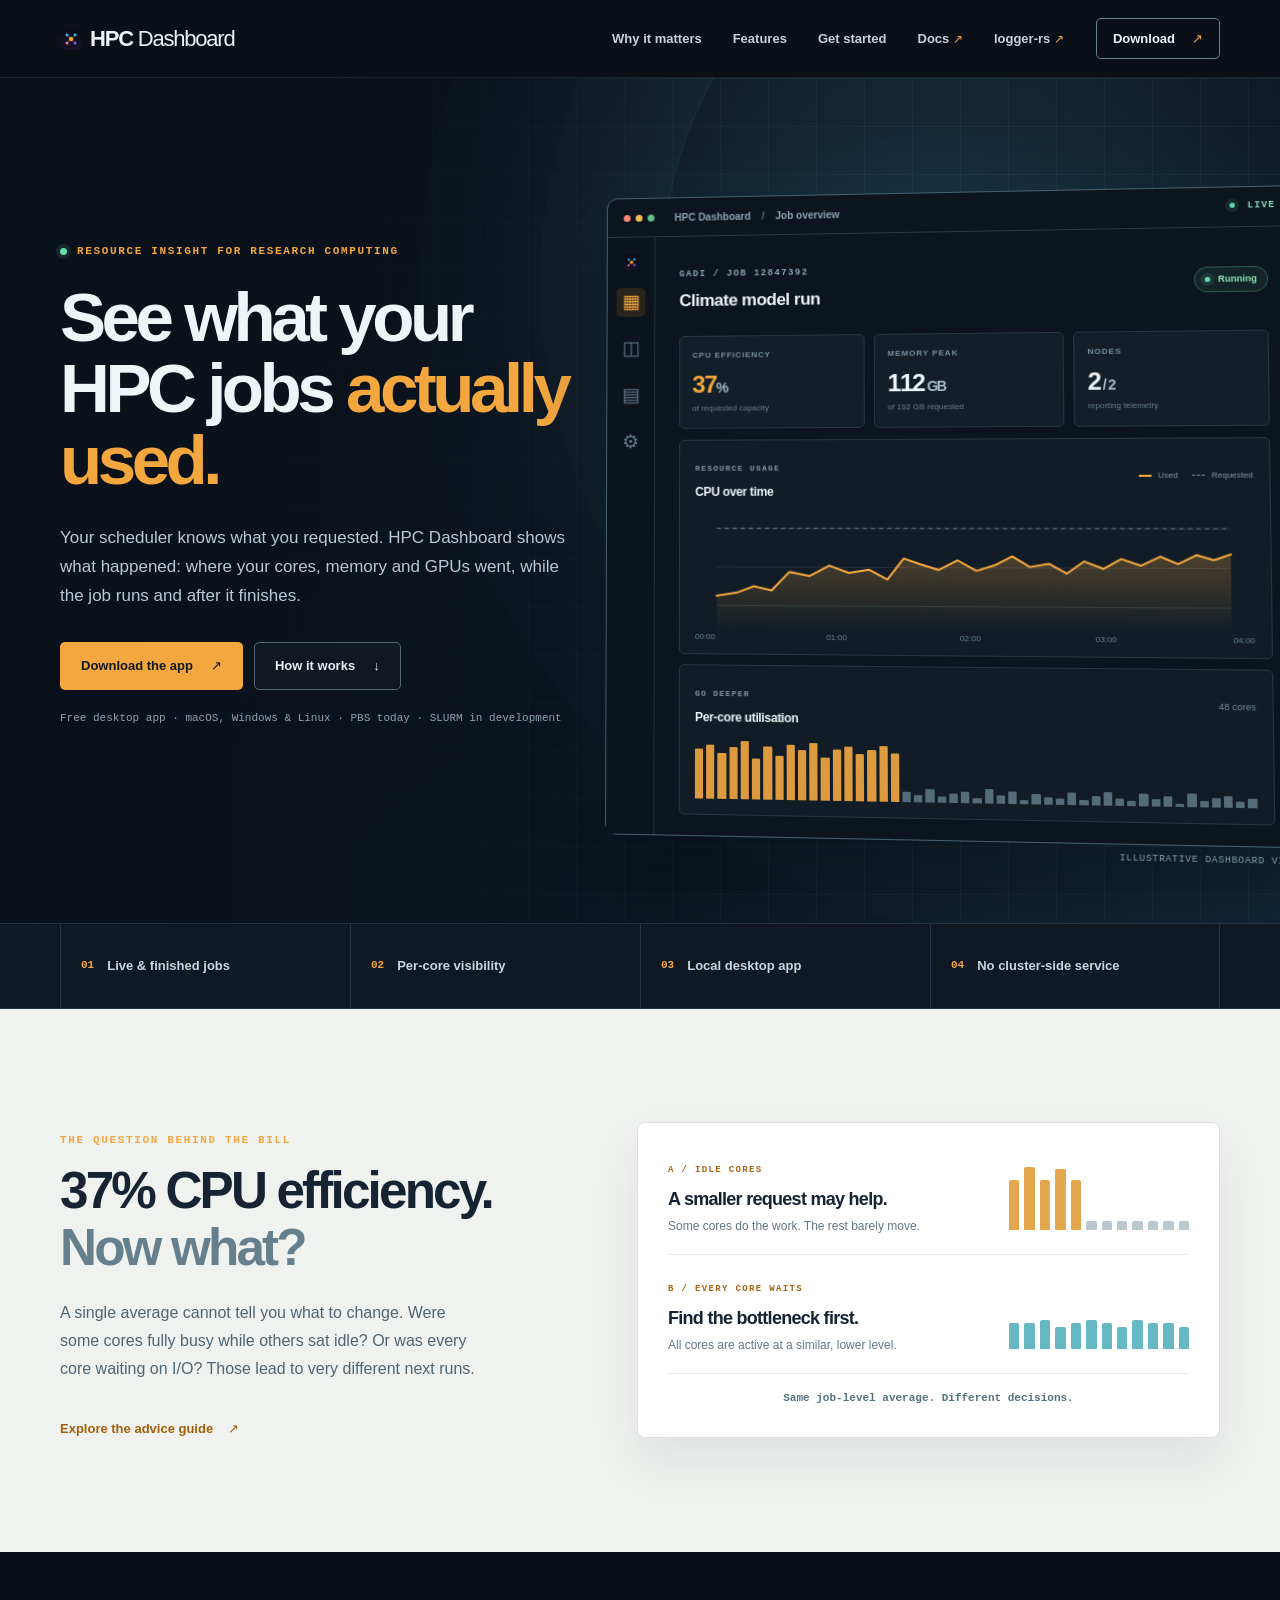
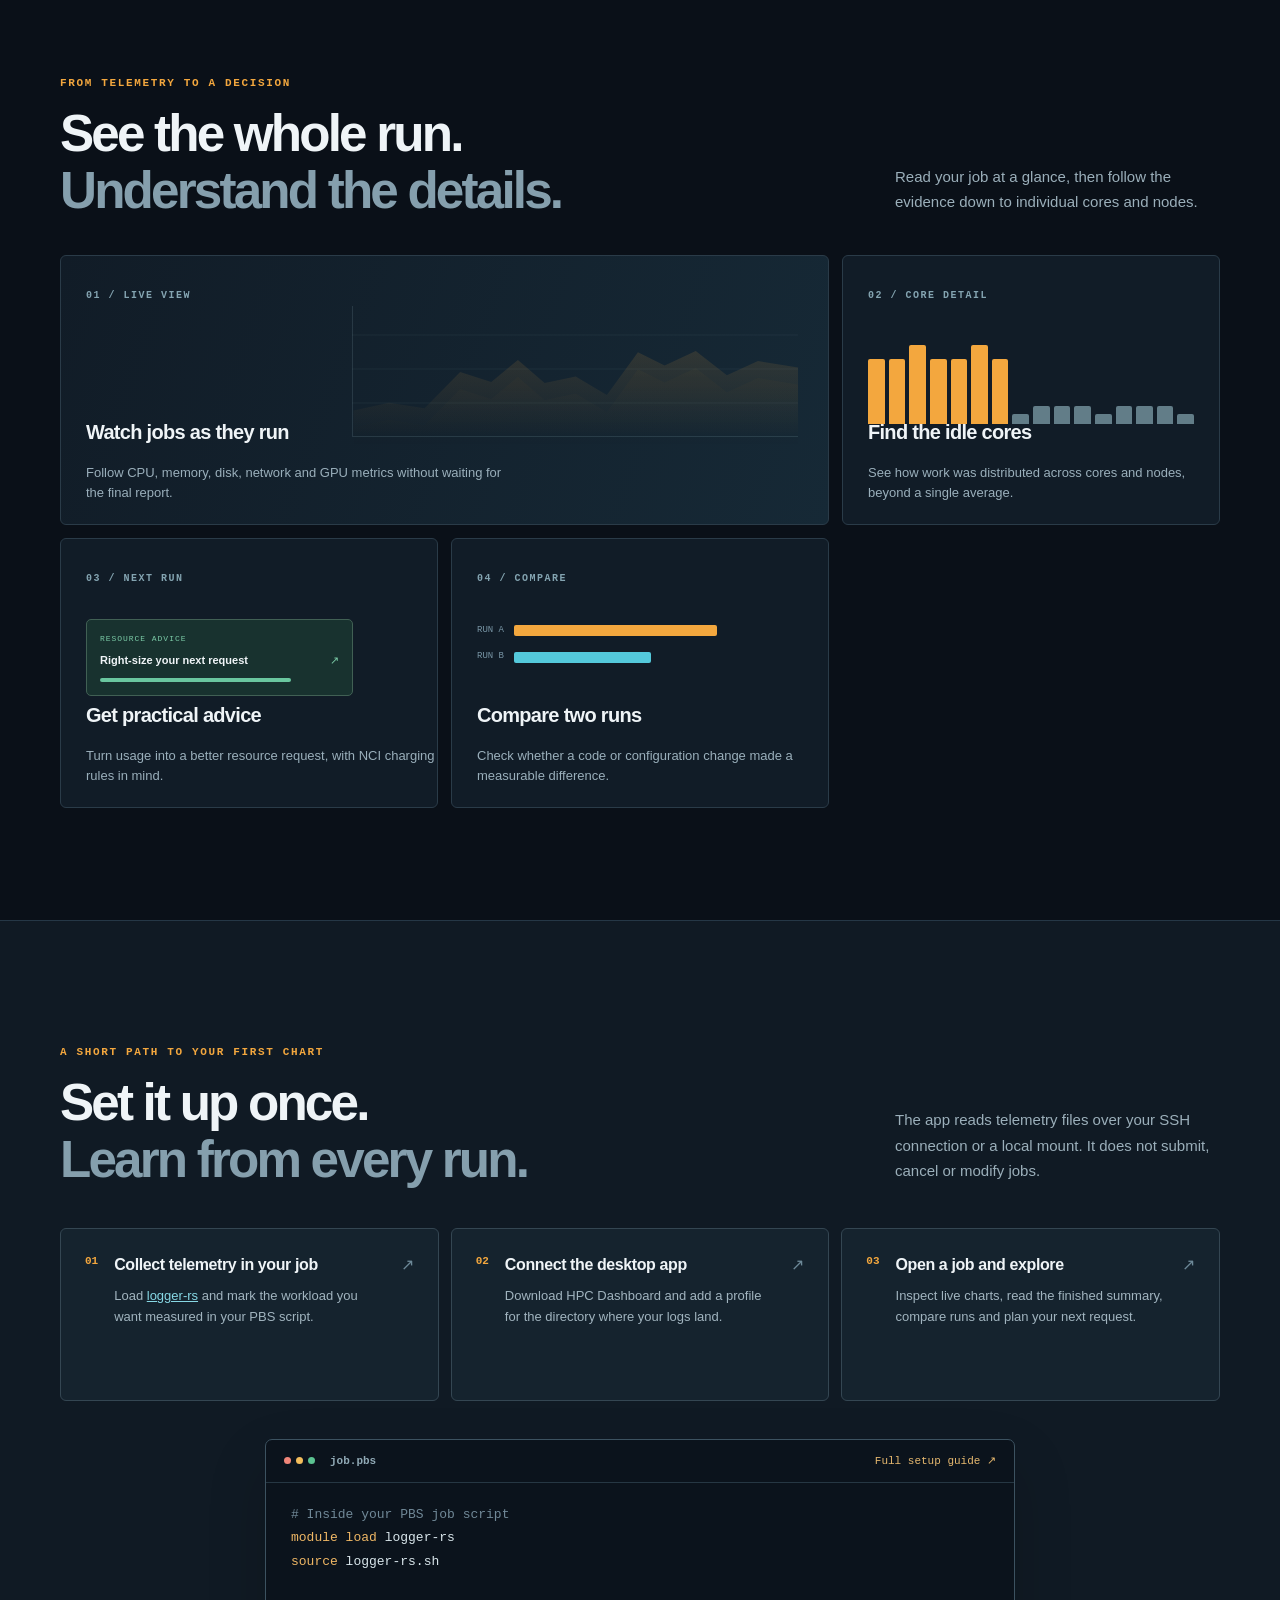
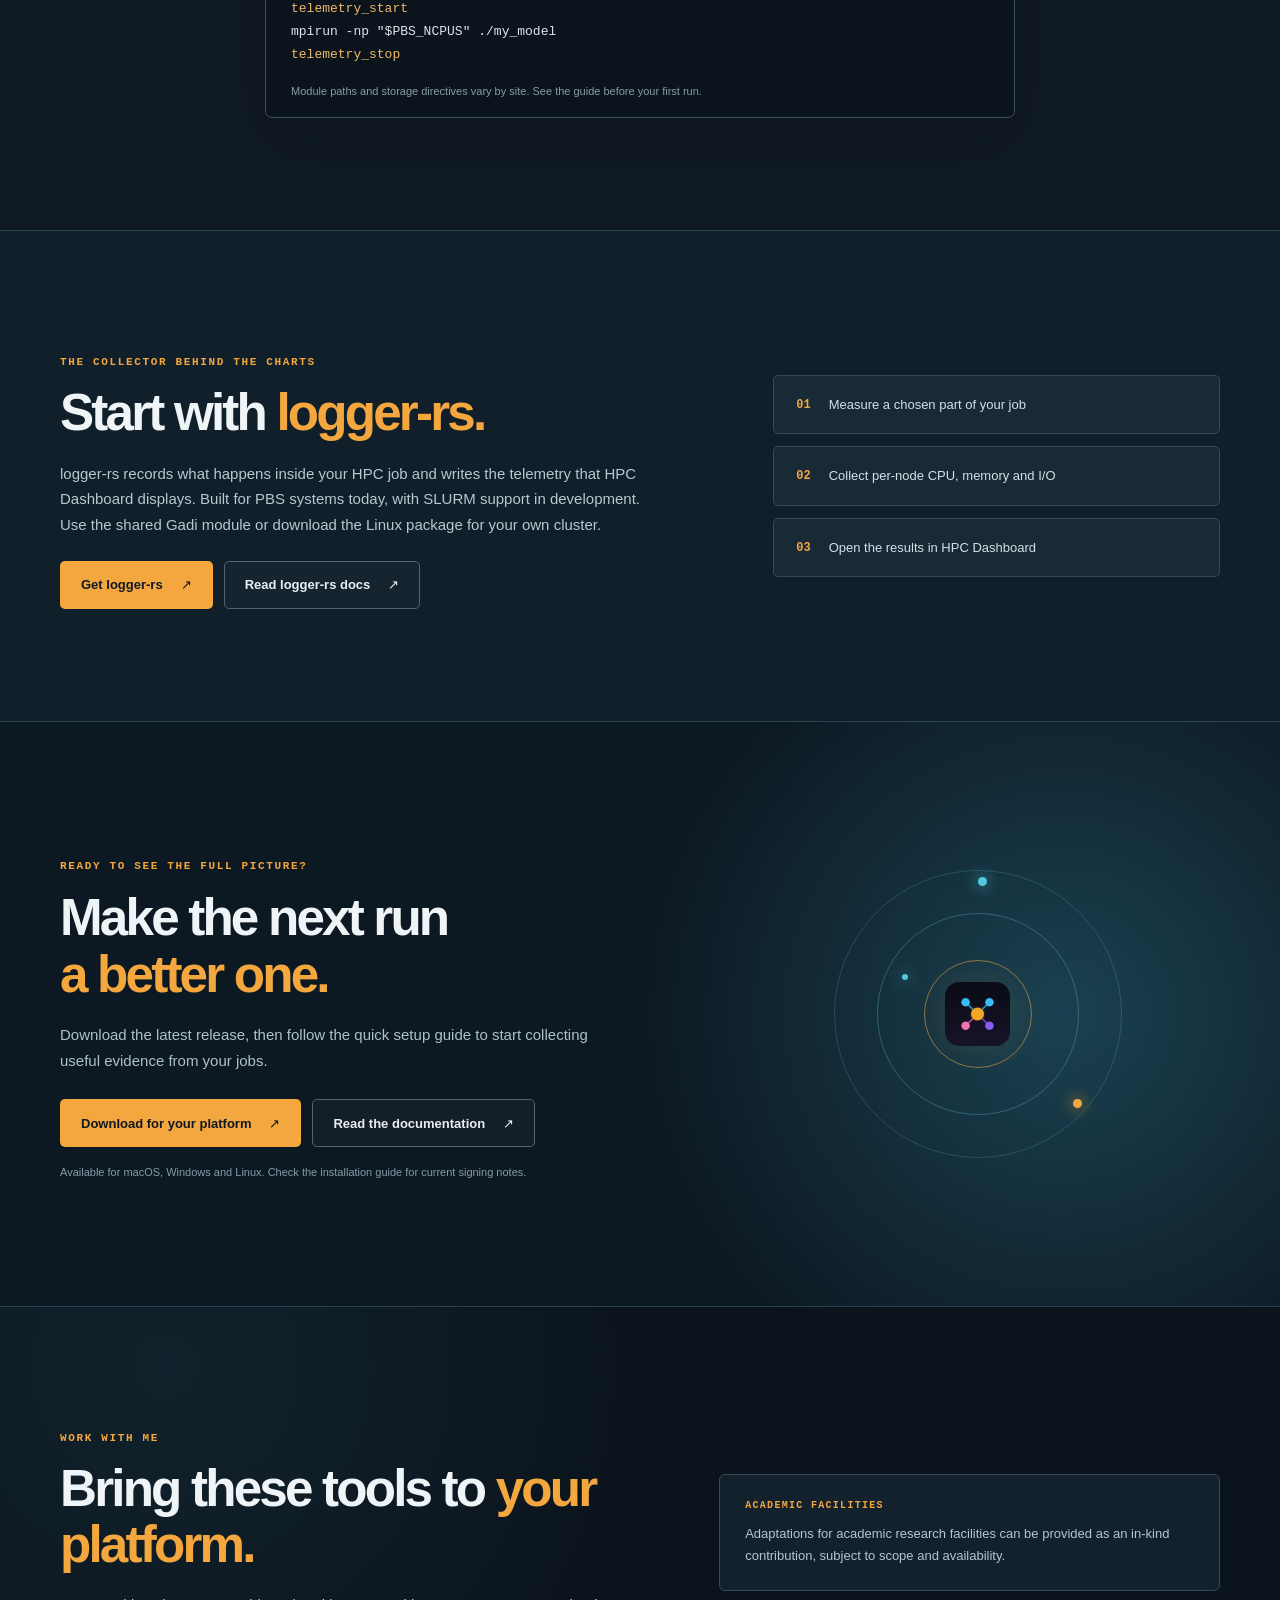
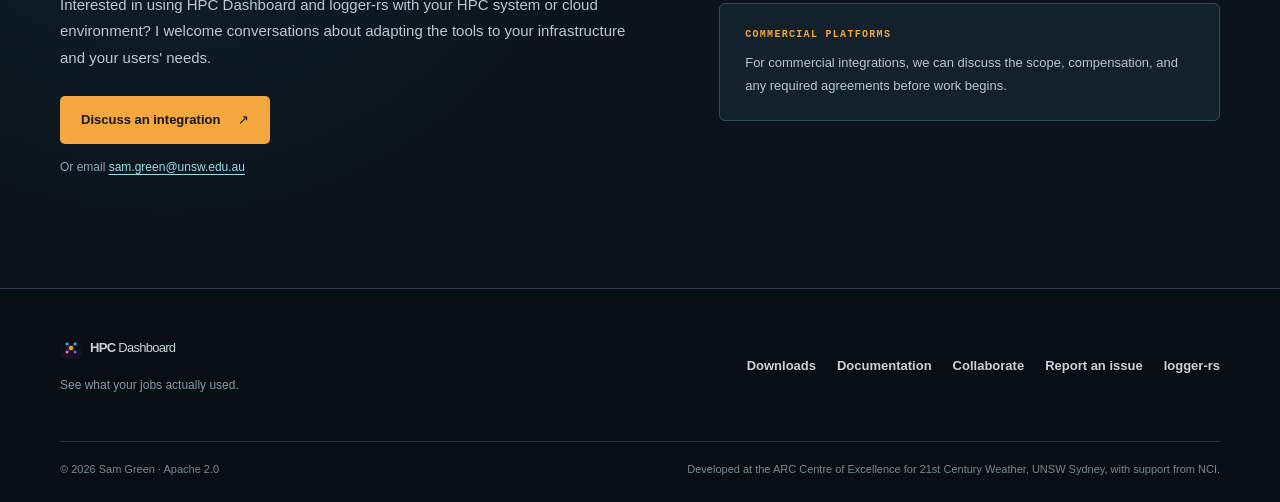
==== commit be5452f5: "Clarify PBS support and SLURM roadmap on site" ====
--- a/docs/index.html
+++ b/docs/index.html
@@ -49,7 +49,7 @@
               <a class="button button-primary" href="https://github.com/greensh16/hpc_dashboard_public/releases/latest">Download the app <span aria-hidden="true">↗</span></a>
               <a class="button button-secondary" href="#getting-started">How it works <span aria-hidden="true">↓</span></a>
             </div>
-            <p class="hero-note">Free desktop app · macOS, Windows &amp; Linux · Gadi / PBS today</p>
+            <p class="hero-note">Free desktop app · macOS, Windows &amp; Linux · PBS today · SLURM in development</p>
           </div>
 
           <div class="product-frame" role="img" aria-label="Illustrative HPC Dashboard view showing a job's CPU, memory and per-core use">
@@ -89,7 +89,7 @@
 mpirun -np "$PBS_NCPUS" ./my_model
 <span class="code-accent">telemetry_stop</span></code></pre><p>Module paths and storage directives vary by site. See the guide before your first run.</p></div></div></section>
 
-      <section class="section logger-feature-section" id="logger-rs" aria-labelledby="logger-feature-title"><div class="wrap logger-feature-grid"><div><p class="section-kicker">THE COLLECTOR BEHIND THE CHARTS</p><h2 id="logger-feature-title">Start with <span>logger-rs.</span></h2><p>logger-rs records what happens inside your HPC job and writes the telemetry that HPC Dashboard displays. Use the shared Gadi module or download the Linux package for your own cluster.</p><div class="hero-actions"><a class="button button-primary" href="/logger-rs/#download">Get logger-rs <span aria-hidden="true">↗</span></a><a class="button button-secondary" href="/logger-rs/docs/">Read logger-rs docs <span aria-hidden="true">↗</span></a></div></div><div class="logger-feature-facts"><div><strong>01</strong><span>Measure a chosen part of your job</span></div><div><strong>02</strong><span>Collect per-node CPU, memory and I/O</span></div><div><strong>03</strong><span>Open the results in HPC Dashboard</span></div></div></div></section>
+      <section class="section logger-feature-section" id="logger-rs" aria-labelledby="logger-feature-title"><div class="wrap logger-feature-grid"><div><p class="section-kicker">THE COLLECTOR BEHIND THE CHARTS</p><h2 id="logger-feature-title">Start with <span>logger-rs.</span></h2><p>logger-rs records what happens inside your HPC job and writes the telemetry that HPC Dashboard displays. Built for PBS systems today, with SLURM support in development. Use the shared Gadi module or download the Linux package for your own cluster.</p><div class="hero-actions"><a class="button button-primary" href="/logger-rs/#download">Get logger-rs <span aria-hidden="true">↗</span></a><a class="button button-secondary" href="/logger-rs/docs/">Read logger-rs docs <span aria-hidden="true">↗</span></a></div></div><div class="logger-feature-facts"><div><strong>01</strong><span>Measure a chosen part of your job</span></div><div><strong>02</strong><span>Collect per-node CPU, memory and I/O</span></div><div><strong>03</strong><span>Open the results in HPC Dashboard</span></div></div></div></section>
 
       <section class="section cta-section" aria-labelledby="cta-title"><div class="wrap cta-inner"><div><p class="section-kicker">READY TO SEE THE FULL PICTURE?</p><h2 id="cta-title">Make the next run<br /><em>a better one.</em></h2><p>Download the latest release, then follow the quick setup guide to start collecting useful evidence from your jobs.</p><div class="hero-actions"><a class="button button-primary" href="https://github.com/greensh16/hpc_dashboard_public/releases/latest">Download for your platform <span aria-hidden="true">↗</span></a><a class="button button-secondary" href="/docs/">Read the documentation <span aria-hidden="true">↗</span></a></div><p class="cta-note">Available for macOS, Windows and Linux. Check the installation guide for current signing notes.</p></div><div class="cta-orbit" aria-hidden="true"><span class="orbit orbit-one"></span><span class="orbit orbit-two"></span><span class="orbit orbit-three"></span><span class="orbit-centre"><img class="orbit-logo" src="logo-social.png" alt="" /></span><i class="orbit-dot dot-one"></i><i class="orbit-dot dot-two"></i><i class="orbit-dot dot-three"></i></div></div></section>
       <section class="section collaborate-section" id="collaborate" aria-labelledby="collaborate-title">
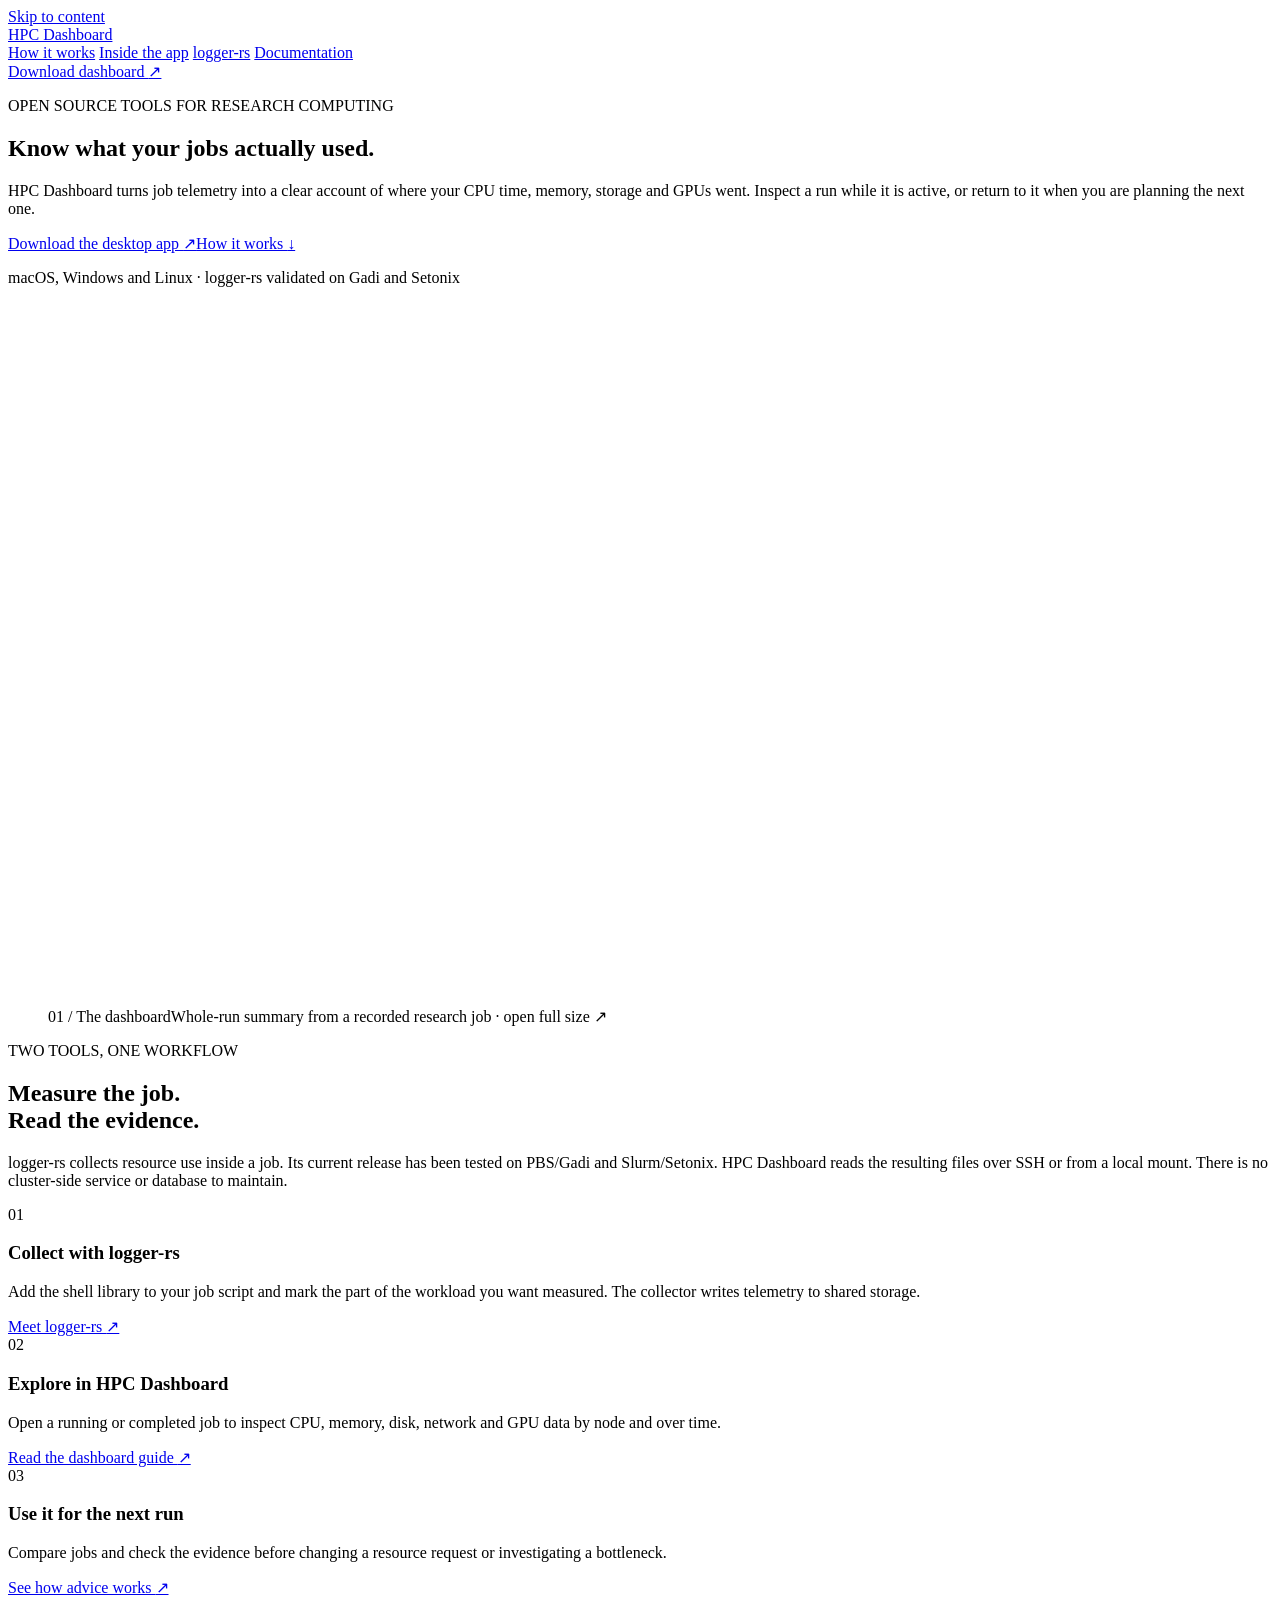
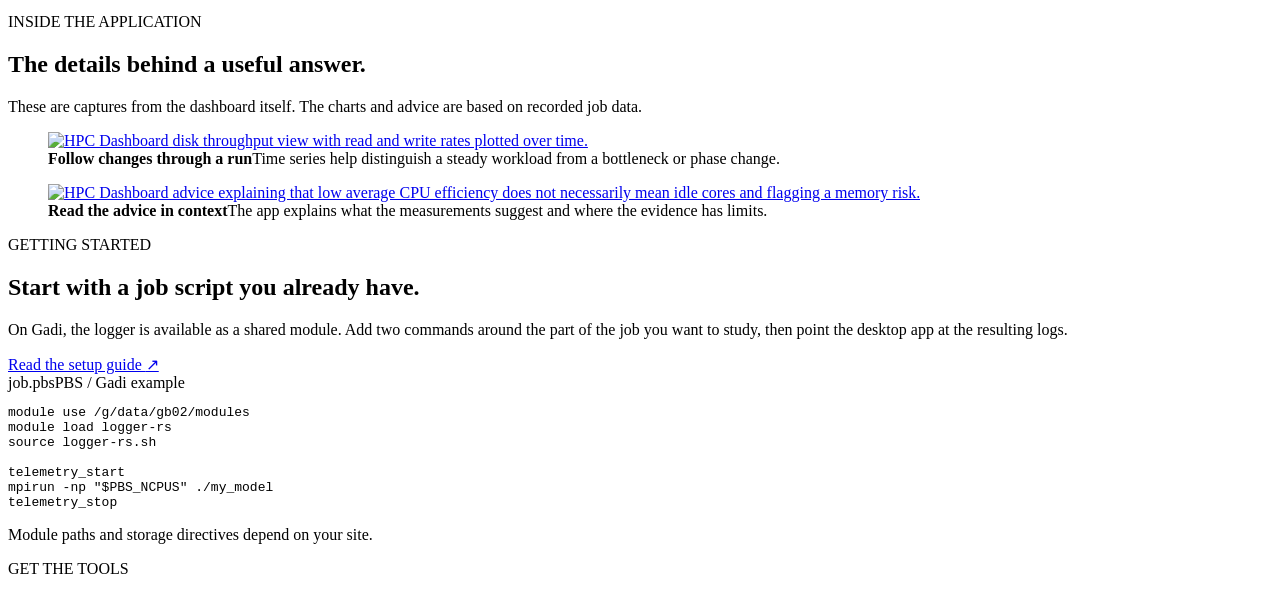
==== commit e7c4c96f: "Redesign public site with real dashboard captures" ====
--- a/docs/index.html
+++ b/docs/index.html
@@ -3,118 +3,89 @@
   <head>
     <meta charset="utf-8" />
     <meta name="viewport" content="width=device-width, initial-scale=1" />
-    <meta name="theme-color" content="#0a1018" />
-    <meta name="description" content="HPC Dashboard shows what your Gadi jobs actually used. Explore live CPU, memory, disk, network and GPU telemetry, compare runs, and make better resource requests." />
+    <meta name="theme-color" content="#f7f6f2" />
+    <meta name="description" content="HPC Dashboard and logger-rs show what your HPC jobs actually used. Inspect live and completed runs, compare results, and plan better resource requests." />
     <meta property="og:type" content="website" />
-    <meta property="og:title" content="HPC Dashboard — see what your jobs actually used" />
-    <meta property="og:description" content="A free desktop app for understanding your HPC jobs, from per-core utilisation to practical resource advice." />
+    <meta property="og:title" content="HPC Dashboard — understand what your jobs used" />
+    <meta property="og:description" content="Open source tools for collecting and understanding HPC job telemetry." />
     <meta property="og:url" content="https://hpc-dash.au/" />
+    <meta property="og:image" content="https://hpc-dash.au/logo-social.png" />
     <link rel="canonical" href="https://hpc-dash.au/" />
-    <meta property="og:image" content="https://hpc-dash.au/logo-social.png" />
-    <meta name="twitter:card" content="summary" />
-    <link rel="icon" href="favicon.png" type="image/png" />
-    <link rel="apple-touch-icon" href="logo-social.png" />
-    <link rel="stylesheet" href="styles.css" />
-    <script src="script.js" defer></script>
-    <title>HPC Dashboard — see what your jobs actually used</title>
+    <link rel="icon" href="/favicon.png" type="image/png" />
+    <link rel="apple-touch-icon" href="/logo-social.png" />
+    <link rel="stylesheet" href="/styles.css" />
+    <title>HPC Dashboard — understand what your jobs used</title>
   </head>
   <body>
     <a class="skip-link" href="#main">Skip to content</a>
     <header class="site-header">
       <div class="wrap header-inner">
-        <a class="brand" href="#top" aria-label="HPC Dashboard home">
-          <img class="brand-icon" src="logo.png" alt="" aria-hidden="true" />
-          <span>HPC<span class="brand-light"> Dashboard</span></span>
-        </a>
+        <a class="brand" href="/" aria-label="HPC Dashboard home"><img src="/logo.png" alt="" /><span>HPC Dashboard</span></a>
         <nav class="nav" aria-label="Main navigation">
-          <a href="#why">Why it matters</a>
-          <a href="#features">Features</a>
-          <a href="#getting-started">Get started</a>
-          <a href="/docs/">Docs <span aria-hidden="true">↗</span></a>
-          <a href="/logger-rs/">logger-rs <span aria-hidden="true">↗</span></a>
+          <a href="#how-it-works">How it works</a>
+          <a href="#inside">Inside the app</a>
+          <a href="/logger-rs/">logger-rs</a>
+          <a href="/docs/">Documentation</a>
         </nav>
-        <a class="header-cta" href="https://github.com/greensh16/hpc_dashboard_public/releases/latest">Download <span aria-hidden="true">↗</span></a>
+        <a class="header-cta" href="https://github.com/greensh16/hpc_dashboard_public/releases/latest">Download dashboard <span aria-hidden="true">↗</span></a>
       </div>
     </header>
 
     <main id="main">
-      <section class="hero" id="top" aria-labelledby="hero-title">
-        <div class="hero-glow" aria-hidden="true"></div>
-        <div class="wrap hero-grid">
-          <div class="hero-copy">
-            <p class="eyebrow"><span class="live-dot" aria-hidden="true"></span> Resource insight for research computing</p>
-            <h1 id="hero-title">See what your HPC jobs <em>actually used.</em></h1>
-            <p class="hero-lead">Your scheduler knows what you requested. HPC Dashboard shows what happened: where your cores, memory and GPUs went, while the job runs and after it finishes.</p>
-            <div class="hero-actions">
-              <a class="button button-primary" href="https://github.com/greensh16/hpc_dashboard_public/releases/latest">Download the app <span aria-hidden="true">↗</span></a>
-              <a class="button button-secondary" href="#getting-started">How it works <span aria-hidden="true">↓</span></a>
+      <section class="hero" aria-labelledby="hero-title">
+        <div class="wrap">
+          <div class="hero-intro">
+            <div>
+              <p class="eyebrow">OPEN SOURCE TOOLS FOR RESEARCH COMPUTING</p>
+              <h1 id="hero-title">Know what your jobs <span>actually used.</span></h1>
             </div>
-            <p class="hero-note">Free desktop app · macOS, Windows &amp; Linux · PBS today · SLURM in development</p>
+            <div class="hero-aside">
+              <p>HPC Dashboard turns job telemetry into a clear account of where your CPU time, memory, storage and GPUs went. Inspect a run while it is active, or return to it when you are planning the next one.</p>
+              <div class="hero-actions"><a class="button button-primary" href="https://github.com/greensh16/hpc_dashboard_public/releases/latest">Download the desktop app <span aria-hidden="true">↗</span></a><a class="text-link" href="#how-it-works">How it works <span aria-hidden="true">↓</span></a></div>
+              <p class="small-note">macOS, Windows and Linux · logger-rs validated on Gadi and Setonix</p>
+            </div>
           </div>
+          <figure class="primary-screen">
+            <a href="/images/summary.webp" aria-label="Open the full dashboard summary screenshot"><picture><source media="(max-width: 680px)" srcset="/images/summary-mobile.webp" width="900" height="540" /><img src="/images/summary.webp" width="1800" height="700" alt="Actual HPC Dashboard whole-run summary showing CPU efficiency, walltime, node coverage and resource totals." fetchpriority="high" /></picture></a>
+            <figcaption><span>01 / The dashboard</span><span>Whole-run summary from a recorded research job · open full size ↗</span></figcaption>
+          </figure>
+        </div>
+      </section>
 
-          <div class="product-frame" role="img" aria-label="Illustrative HPC Dashboard view showing a job's CPU, memory and per-core use">
-            <div class="window-bar"><span class="traffic-lights" aria-hidden="true"><i></i><i></i><i></i></span><span>HPC Dashboard <span class="window-separator">/</span> Job overview</span><span class="window-live"><i></i> LIVE</span></div>
-            <div class="product-body">
-              <div class="product-sidebar" aria-hidden="true"><img class="product-logo" src="logo.png" alt="" /><span class="side-icon selected">▦</span><span class="side-icon">◫</span><span class="side-icon">▤</span><span class="side-icon">⚙</span></div>
-              <div class="product-content">
-                <div class="product-topline"><div><span class="tiny-label">GADI / JOB 12847392</span><strong>Climate model run</strong></div><span class="status-pill"><i></i> Running</span></div>
-                <div class="metric-row">
-                  <div class="metric"><span>CPU EFFICIENCY</span><strong>37<span>%</span></strong><small>of requested capacity</small></div>
-                  <div class="metric"><span>MEMORY PEAK</span><strong>112<span> GB</span></strong><small>of 192 GB requested</small></div>
-                  <div class="metric"><span>NODES</span><strong>2<span> / 2</span></strong><small>reporting telemetry</small></div>
-                </div>
-                <div class="chart-panel"><div class="chart-heading"><div><span class="tiny-label">RESOURCE USAGE</span><strong>CPU over time</strong></div><div class="chart-legend"><span><i class="legend-orange"></i> Used</span><span><i class="legend-dash"></i> Requested</span></div></div>
-                  <svg class="line-chart" viewBox="0 0 620 156" role="img" aria-label="Illustrative CPU usage line below requested capacity"><defs><linearGradient id="chartFill" x1="0" y1="0" x2="0" y2="1"><stop offset="0%" stop-color="#f3a73e" stop-opacity=".26"/><stop offset="100%" stop-color="#f3a73e" stop-opacity="0"/></linearGradient></defs><path class="grid-line" d="M0 28H620 M0 76H620 M0 124H620"/><path class="request-line" d="M0 28H620"/><path fill="url(#chartFill)" d="M0 112 L25 108 46 100 68 105 90 82 115 87 139 74 163 83 188 79 210 91 230 65 250 72 272 79 295 67 318 80 340 73 361 62 382 75 405 71 426 83 447 68 470 77 491 65 514 73 537 62 558 71 580 60 600 66 620 59 V156 H0Z"/><path class="usage-line" d="M0 112 L25 108 46 100 68 105 90 82 115 87 139 74 163 83 188 79 210 91 230 65 250 72 272 79 295 67 318 80 340 73 361 62 382 75 405 71 426 83 447 68 470 77 491 65 514 73 537 62 558 71 580 60 600 66 620 59"/></svg>
-                  <div class="chart-axis"><span>00:00</span><span>01:00</span><span>02:00</span><span>03:00</span><span>04:00</span></div>
-                </div>
-                <div class="core-panel"><div class="core-heading"><div><span class="tiny-label">GO DEEPER</span><strong>Per-core utilisation</strong></div><span>48 cores</span></div><div class="core-bars" aria-hidden="true"><i style="--h:83%"></i><i style="--h:91%"></i><i style="--h:77%"></i><i style="--h:87%"></i><i style="--h:97%"></i><i style="--h:68%"></i><i style="--h:88%"></i><i style="--h:74%"></i><i style="--h:92%"></i><i style="--h:84%"></i><i style="--h:96%"></i><i style="--h:72%"></i><i style="--h:86%"></i><i style="--h:91%"></i><i style="--h:78%"></i><i style="--h:85%"></i><i style="--h:93%"></i><i style="--h:81%"></i><i style="--h:17%"></i><i style="--h:11%"></i><i style="--h:22%"></i><i style="--h:9%"></i><i style="--h:15%"></i><i style="--h:18%"></i><i style="--h:8%"></i><i style="--h:24%"></i><i style="--h:13%"></i><i style="--h:20%"></i><i style="--h:6%"></i><i style="--h:17%"></i><i style="--h:12%"></i><i style="--h:10%"></i><i style="--h:19%"></i><i style="--h:7%"></i><i style="--h:14%"></i><i style="--h:21%"></i><i style="--h:12%"></i><i style="--h:8%"></i><i style="--h:19%"></i><i style="--h:11%"></i><i style="--h:16%"></i><i style="--h:5%"></i><i style="--h:22%"></i><i style="--h:9%"></i><i style="--h:14%"></i><i style="--h:18%"></i><i style="--h:10%"></i><i style="--h:15%"></i></div></div>
-              </div>
-            </div>
-            <span class="mock-label">Illustrative dashboard view</span>
+      <section class="section workflow-section" id="how-it-works" aria-labelledby="workflow-title">
+        <div class="wrap section-grid">
+          <div class="section-intro"><p class="eyebrow">TWO TOOLS, ONE WORKFLOW</p><h2 id="workflow-title">Measure the job.<br />Read the evidence.</h2><p>logger-rs collects resource use inside a job. Its current release has been tested on PBS/Gadi and Slurm/Setonix. HPC Dashboard reads the resulting files over SSH or from a local mount. There is no cluster-side service or database to maintain.</p></div>
+          <div class="workflow-list">
+            <div class="workflow-row"><span class="row-number">01</span><div><h3>Collect with logger-rs</h3><p>Add the shell library to your job script and mark the part of the workload you want measured. The collector writes telemetry to shared storage.</p><a class="text-link" href="/logger-rs/">Meet logger-rs <span aria-hidden="true">↗</span></a></div></div>
+            <div class="workflow-row"><span class="row-number">02</span><div><h3>Explore in HPC Dashboard</h3><p>Open a running or completed job to inspect CPU, memory, disk, network and GPU data by node and over time.</p><a class="text-link" href="/docs/">Read the dashboard guide <span aria-hidden="true">↗</span></a></div></div>
+            <div class="workflow-row"><span class="row-number">03</span><div><h3>Use it for the next run</h3><p>Compare jobs and check the evidence before changing a resource request or investigating a bottleneck.</p><a class="text-link" href="/docs/advice-and-recommendations/">See how advice works <span aria-hidden="true">↗</span></a></div></div>
           </div>
         </div>
       </section>
 
-      <section class="trust-strip" aria-label="Product facts"><div class="wrap trust-grid"><div><strong>01</strong><span>Live &amp; finished jobs</span></div><div><strong>02</strong><span>Per-core visibility</span></div><div><strong>03</strong><span>Local desktop app</span></div><div><strong>04</strong><span>No cluster-side service</span></div></div></section>
-
-      <section class="section problem-section" id="why" aria-labelledby="why-title"><div class="wrap problem-grid"><div><p class="section-kicker">THE QUESTION BEHIND THE BILL</p><h2 id="why-title">37% CPU efficiency.<br /><span>Now what?</span></h2><p>A single average cannot tell you what to change. Were some cores fully busy while others sat idle? Or was every core waiting on I/O? Those lead to very different next runs.</p><a class="text-link" href="/docs/advice-and-recommendations/">Explore the advice guide <span aria-hidden="true">↗</span></a></div><div class="comparison-card"><div class="scenario"><div><span class="scenario-index">A / IDLE CORES</span><h3>A smaller request may help.</h3><p>Some cores do the work. The rest barely move.</p></div><div class="scenario-bars idle" aria-hidden="true"><i></i><i></i><i></i><i></i><i></i><i></i><i></i><i></i><i></i><i></i><i></i><i></i></div></div><div class="scenario"><div><span class="scenario-index">B / EVERY CORE WAITS</span><h3>Find the bottleneck first.</h3><p>All cores are active at a similar, lower level.</p></div><div class="scenario-bars waiting" aria-hidden="true"><i></i><i></i><i></i><i></i><i></i><i></i><i></i><i></i><i></i><i></i><i></i><i></i></div></div><p class="comparison-foot">Same job-level average. Different decisions.</p></div></div></section>
-
-      <section class="section features-section" id="features" aria-labelledby="features-title"><div class="wrap"><div class="section-heading"><div><p class="section-kicker">FROM TELEMETRY TO A DECISION</p><h2 id="features-title">See the whole run.<br /><span>Understand the details.</span></h2></div><p>Read your job at a glance, then follow the evidence down to individual cores and nodes.</p></div><div class="feature-grid"><article class="feature-card feature-large"><span class="feature-number">01 / LIVE VIEW</span><div class="feature-visual pulse-visual" aria-hidden="true"><span class="pulse-line"></span><span class="pulse-line second"></span></div><h3>Watch jobs as they run</h3><p>Follow CPU, memory, disk, network and GPU metrics without waiting for the final report.</p></article><article class="feature-card"><span class="feature-number">02 / CORE DETAIL</span><div class="mini-core-viz" aria-hidden="true"><i></i><i></i><i></i><i></i><i></i><i></i><i></i><i></i><i></i><i></i><i></i><i></i><i></i><i></i><i></i><i></i></div><h3>Find the idle cores</h3><p>See how work was distributed across cores and nodes, beyond a single average.</p></article><article class="feature-card"><span class="feature-number">03 / NEXT RUN</span><div class="advice-viz" aria-hidden="true"><span>RESOURCE ADVICE</span><strong>Right-size your next request <b>↗</b></strong><i></i></div><h3>Get practical advice</h3><p>Turn usage into a better resource request, with NCI charging rules in mind.</p></article><article class="feature-card"><span class="feature-number">04 / COMPARE</span><div class="compare-viz" aria-hidden="true"><span>RUN A <i></i></span><span>RUN B <i></i></span></div><h3>Compare two runs</h3><p>Check whether a code or configuration change made a measurable difference.</p></article></div></div></section>
-
-      <section class="section setup-section" id="getting-started" aria-labelledby="setup-title"><div class="wrap"><div class="section-heading setup-heading"><div><p class="section-kicker">A SHORT PATH TO YOUR FIRST CHART</p><h2 id="setup-title">Set it up once.<br /><span>Learn from every run.</span></h2></div><p>The app reads telemetry files over your SSH connection or a local mount. It does not submit, cancel or modify jobs.</p></div><div class="steps"><article class="step"><span class="step-num">01</span><div><h3>Collect telemetry in your job</h3><p>Load <a href="/logger-rs/">logger-rs</a> and mark the workload you want measured in your PBS script.</p></div><span class="step-arrow" aria-hidden="true">↗</span></article><article class="step"><span class="step-num">02</span><div><h3>Connect the desktop app</h3><p>Download HPC Dashboard and add a profile for the directory where your logs land.</p></div><span class="step-arrow" aria-hidden="true">↗</span></article><article class="step"><span class="step-num">03</span><div><h3>Open a job and explore</h3><p>Inspect live charts, read the finished summary, compare runs and plan your next request.</p></div><span class="step-arrow" aria-hidden="true">↗</span></article></div><div class="code-card"><div class="code-title"><span><i></i><i></i><i></i></span><strong>job.pbs</strong><a href="/docs/collecting-telemetry/">Full setup guide <span aria-hidden="true">↗</span></a></div><pre><code><span class="code-muted"># Inside your PBS job script</span>
-<span class="code-accent">module load</span> logger-rs
-<span class="code-accent">source</span> logger-rs.sh
-
-<span class="code-accent">telemetry_start</span>
-mpirun -np "$PBS_NCPUS" ./my_model
-<span class="code-accent">telemetry_stop</span></code></pre><p>Module paths and storage directives vary by site. See the guide before your first run.</p></div></div></section>
-
-      <section class="section logger-feature-section" id="logger-rs" aria-labelledby="logger-feature-title"><div class="wrap logger-feature-grid"><div><p class="section-kicker">THE COLLECTOR BEHIND THE CHARTS</p><h2 id="logger-feature-title">Start with <span>logger-rs.</span></h2><p>logger-rs records what happens inside your HPC job and writes the telemetry that HPC Dashboard displays. Built for PBS systems today, with SLURM support in development. Use the shared Gadi module or download the Linux package for your own cluster.</p><div class="hero-actions"><a class="button button-primary" href="/logger-rs/#download">Get logger-rs <span aria-hidden="true">↗</span></a><a class="button button-secondary" href="/logger-rs/docs/">Read logger-rs docs <span aria-hidden="true">↗</span></a></div></div><div class="logger-feature-facts"><div><strong>01</strong><span>Measure a chosen part of your job</span></div><div><strong>02</strong><span>Collect per-node CPU, memory and I/O</span></div><div><strong>03</strong><span>Open the results in HPC Dashboard</span></div></div></div></section>
-
-      <section class="section cta-section" aria-labelledby="cta-title"><div class="wrap cta-inner"><div><p class="section-kicker">READY TO SEE THE FULL PICTURE?</p><h2 id="cta-title">Make the next run<br /><em>a better one.</em></h2><p>Download the latest release, then follow the quick setup guide to start collecting useful evidence from your jobs.</p><div class="hero-actions"><a class="button button-primary" href="https://github.com/greensh16/hpc_dashboard_public/releases/latest">Download for your platform <span aria-hidden="true">↗</span></a><a class="button button-secondary" href="/docs/">Read the documentation <span aria-hidden="true">↗</span></a></div><p class="cta-note">Available for macOS, Windows and Linux. Check the installation guide for current signing notes.</p></div><div class="cta-orbit" aria-hidden="true"><span class="orbit orbit-one"></span><span class="orbit orbit-two"></span><span class="orbit orbit-three"></span><span class="orbit-centre"><img class="orbit-logo" src="logo-social.png" alt="" /></span><i class="orbit-dot dot-one"></i><i class="orbit-dot dot-two"></i><i class="orbit-dot dot-three"></i></div></div></section>
-      <section class="section collaborate-section" id="collaborate" aria-labelledby="collaborate-title">
-        <div class="wrap collaborate-grid">
-          <div class="collaborate-intro">
-            <p class="section-kicker">WORK WITH ME</p>
-            <h2 id="collaborate-title">Bring these tools to <span>your platform.</span></h2>
-            <p>Interested in using HPC Dashboard and logger-rs with your HPC system or cloud environment? I welcome conversations about adapting the tools to your infrastructure and your users' needs.</p>
-            <a class="button button-primary" href="mailto:sam.green@unsw.edu.au?subject=HPC%20Dashboard%20integration">Discuss an integration <span aria-hidden="true">↗</span></a>
-            <p class="collaborate-email">Or email <a href="mailto:sam.green@unsw.edu.au">sam.green@unsw.edu.au</a></p>
-          </div>
-          <div class="collaborate-options">
-            <div class="collaborate-option">
-              <span>ACADEMIC FACILITIES</span>
-              <p>Adaptations for academic research facilities can be provided as an in-kind contribution, subject to scope and availability.</p>
-            </div>
-            <div class="collaborate-option">
-              <span>COMMERCIAL PLATFORMS</span>
-              <p>For commercial integrations, we can discuss the scope, compensation, and any required agreements before work begins.</p>
-            </div>
+      <section class="section inside-section" id="inside" aria-labelledby="inside-title">
+        <div class="wrap">
+          <div class="section-heading"><div><p class="eyebrow">INSIDE THE APPLICATION</p><h2 id="inside-title">The details behind a useful answer.</h2></div><p>These are captures from the dashboard itself. The charts and advice are based on recorded job data.</p></div>
+          <div class="screen-grid">
+            <figure class="screen-figure"><div class="screen-image"><a href="/images/throughput.webp" aria-label="Open the full disk throughput screenshot"><img src="/images/throughput.webp" width="1800" height="700" loading="lazy" alt="HPC Dashboard disk throughput view with read and write rates plotted over time." /></a></div><figcaption><strong>Follow changes through a run</strong><span>Time series help distinguish a steady workload from a bottleneck or phase change.</span></figcaption></figure>
+            <figure class="screen-figure"><div class="screen-image"><a href="/images/advice.webp" aria-label="Open the full advice screenshot"><img src="/images/advice.webp" width="1800" height="700" loading="lazy" alt="HPC Dashboard advice explaining that low average CPU efficiency does not necessarily mean idle cores and flagging a memory risk." /></a></div><figcaption><strong>Read the advice in context</strong><span>The app explains what the measurements suggest and where the evidence has limits.</span></figcaption></figure>
           </div>
         </div>
       </section>
+
+      <section class="section start-section" id="getting-started" aria-labelledby="start-title"><div class="wrap section-grid"><div class="section-intro"><p class="eyebrow">GETTING STARTED</p><h2 id="start-title">Start with a job script you already have.</h2><p>On Gadi, the logger is available as a shared module. Add two commands around the part of the job you want to study, then point the desktop app at the resulting logs.</p><a class="button button-secondary" href="/docs/collecting-telemetry/">Read the setup guide <span aria-hidden="true">↗</span></a></div><div class="code-example"><div class="code-header"><span>job.pbs</span><span>PBS / Gadi example</span></div><pre><code>module use /g/data/gb02/modules
+module load logger-rs
+source logger-rs.sh
+
+telemetry_start
+mpirun -np "$PBS_NCPUS" ./my_model
+telemetry_stop</code></pre><p>Module paths and storage directives depend on your site.</p></div></div></section>
+
+      <section class="section downloads-section" aria-labelledby="downloads-title"><div class="wrap"><p class="eyebrow">GET THE TOOLS</p><h2 id="downloads-title">Download, read, try.</h2><div class="download-list"><div><span class="row-number">A</span><div><h3>HPC Dashboard</h3><p>The desktop application for viewing and comparing jobs.</p></div><a class="text-link" href="https://github.com/greensh16/hpc_dashboard_public/releases/latest">Download app <span aria-hidden="true">↗</span></a><a class="text-link" href="/docs/">Documentation <span aria-hidden="true">↗</span></a></div><div><span class="row-number">B</span><div><h3>logger-rs</h3><p>The Linux collector and shell library for HPC jobs.</p></div><a class="text-link" href="/logger-rs/#download">Download package <span aria-hidden="true">↗</span></a><a class="text-link" href="/logger-rs/docs/">Documentation <span aria-hidden="true">↗</span></a></div></div></div></section>
+
+      <section class="section collaborate-section" id="collaborate" aria-labelledby="collaborate-title"><div class="wrap collaborate-grid"><div><p class="eyebrow">COLLABORATE</p><h2 id="collaborate-title">Bring these tools to your system.</h2><p>If you would like HPC Dashboard and logger-rs adapted for your HPC facility or cloud environment, contact me to discuss the requirements.</p><a class="button button-primary" href="mailto:sam.green@unsw.edu.au?subject=HPC%20Dashboard%20integration">Email Sam Green <span aria-hidden="true">↗</span></a><p class="contact-email"><a href="mailto:sam.green@unsw.edu.au">sam.green@unsw.edu.au</a></p></div><div class="collaborate-terms"><p><strong>Academic facilities</strong><br />Adaptation work may be provided as an in-kind contribution, depending on scope and availability.</p><p><strong>Commercial platforms</strong><br />We can discuss scope, compensation and any required agreements before work begins.</p></div></div></section>
     </main>
 
-    <footer class="footer"><div class="wrap"><div class="footer-top"><div><a class="brand" href="#top"><img class="brand-icon" src="logo.png" alt="" aria-hidden="true" /><span>HPC<span class="brand-light"> Dashboard</span></span></a><p>See what your jobs actually used.</p></div><div class="footer-links"><a href="https://github.com/greensh16/hpc_dashboard_public/releases/latest">Downloads</a><a href="/docs/">Documentation</a><a href="#collaborate">Collaborate</a><a href="https://github.com/greensh16/hpc_dashboard_public/issues">Report an issue</a><a href="/logger-rs/">logger-rs</a></div></div><div class="footer-bottom"><span>© 2026 Sam Green · Apache 2.0</span><span>Developed at the ARC Centre of Excellence for 21st Century Weather, UNSW Sydney, with support from NCI.</span></div></div></footer>
+    <footer class="footer"><div class="wrap footer-main"><a class="brand" href="/"><img src="/logo.png" alt="" /><span>HPC Dashboard</span></a><nav aria-label="Footer navigation"><a href="/docs/">Dashboard docs</a><a href="/logger-rs/">logger-rs</a><a href="/logger-rs/docs/">logger-rs docs</a><a href="https://github.com/greensh16/hpc_dashboard_public/issues">Report an issue</a></nav></div><div class="wrap footer-bottom"><span>© 2026 Sam Green · Apache 2.0</span><span>Developed at the ARC Centre of Excellence for 21st Century Weather, UNSW Sydney, with support from NCI.</span></div></footer>
   </body>
 </html>
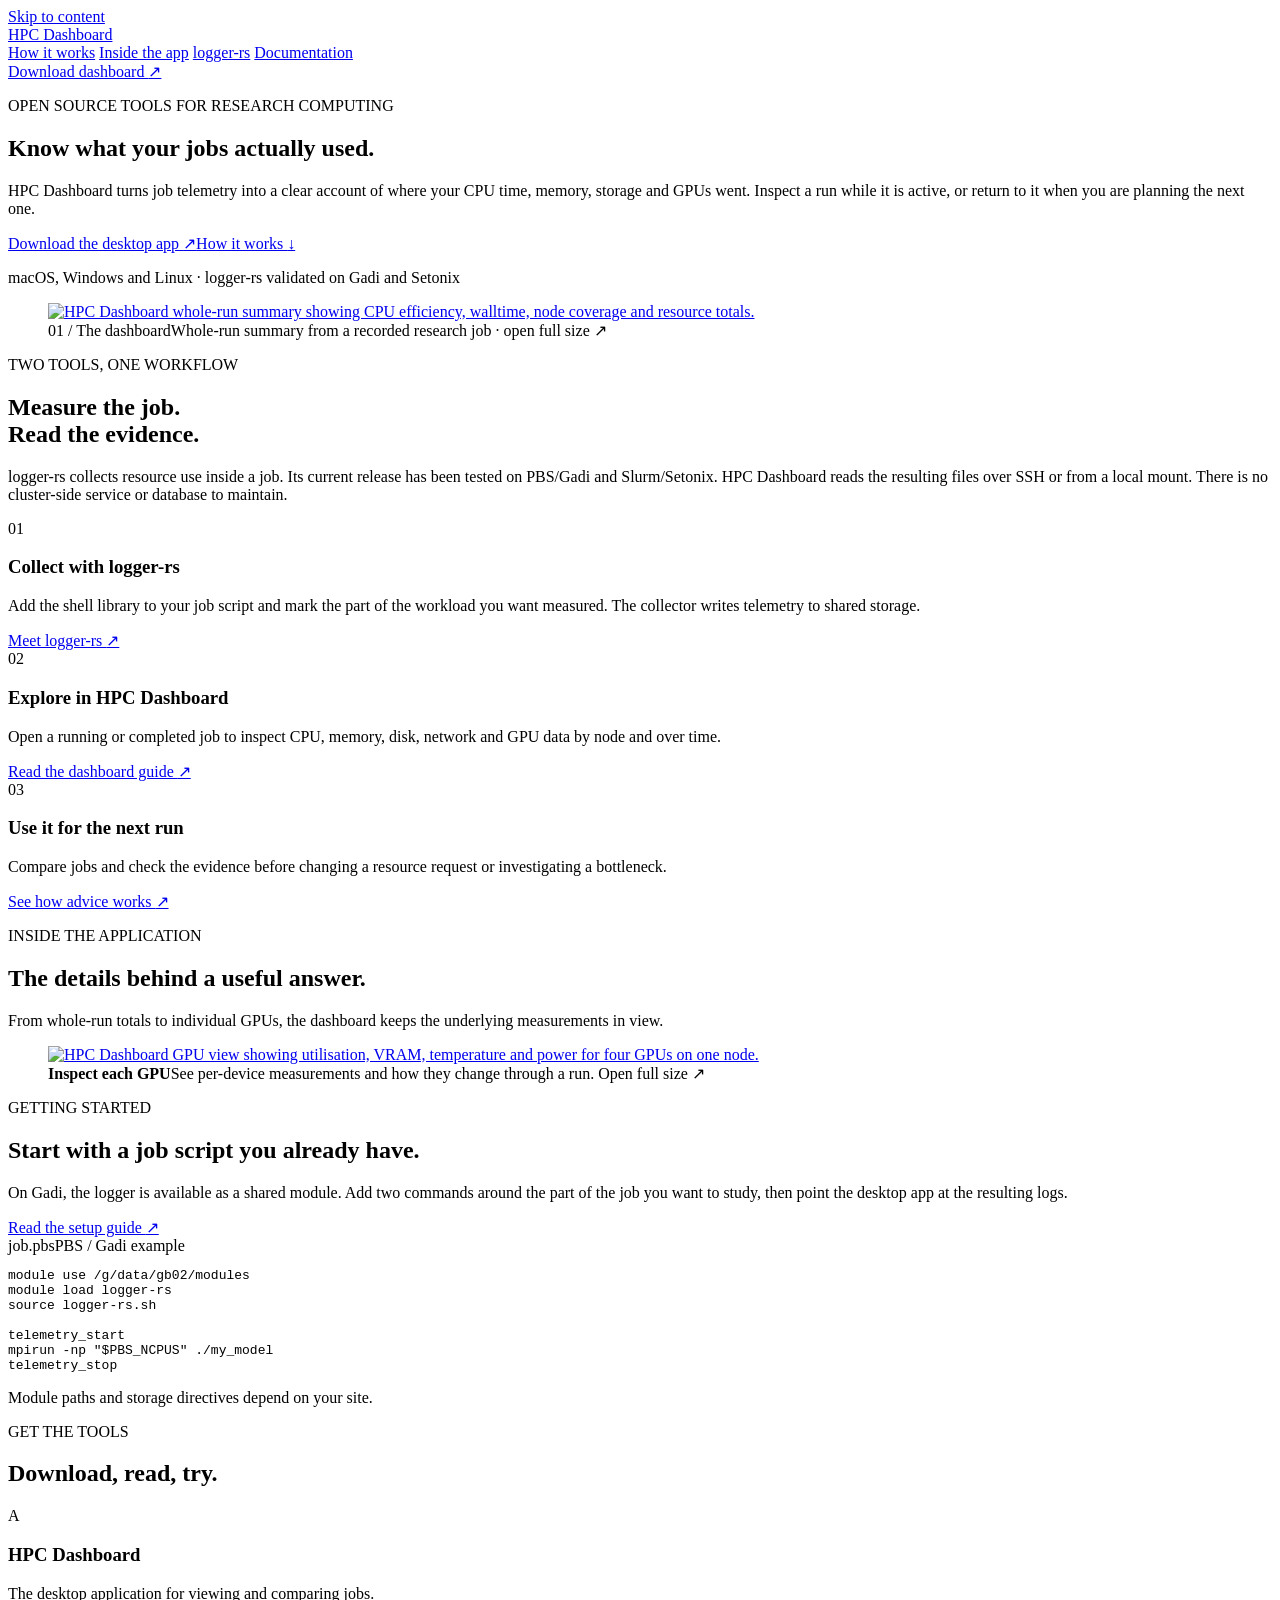
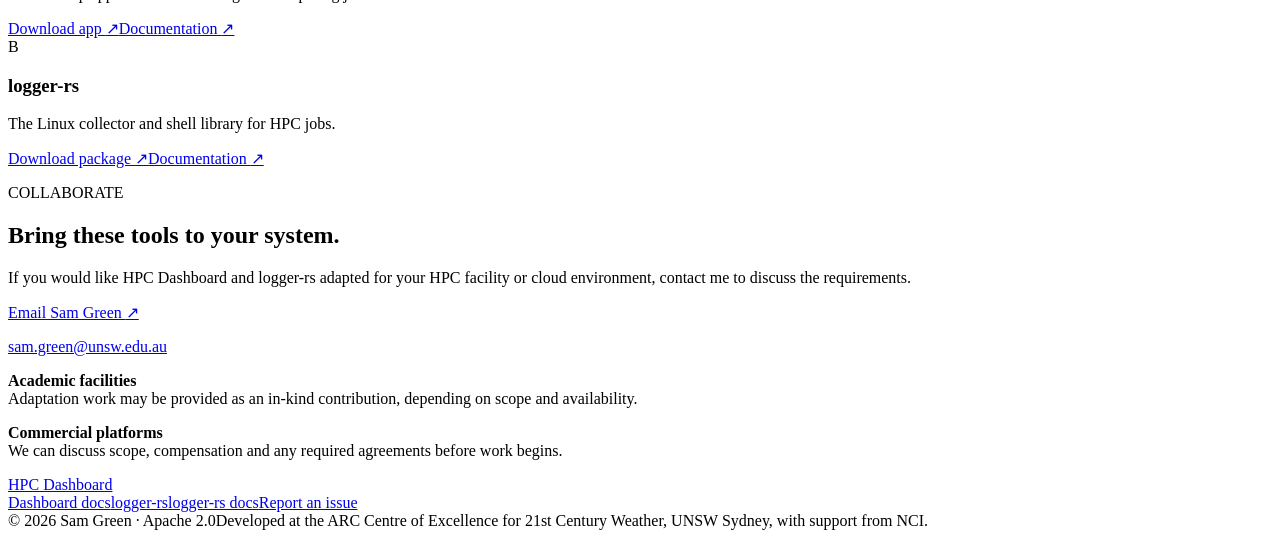
==== commit 3c92599a: "Use current dashboard screenshots on website" ====
--- a/docs/index.html
+++ b/docs/index.html
@@ -46,7 +46,7 @@
             </div>
           </div>
           <figure class="primary-screen">
-            <a href="/images/summary.webp" aria-label="Open the full dashboard summary screenshot"><picture><source media="(max-width: 680px)" srcset="/images/summary-mobile.webp" width="900" height="540" /><img src="/images/summary.webp" width="1800" height="700" alt="Actual HPC Dashboard whole-run summary showing CPU efficiency, walltime, node coverage and resource totals." fetchpriority="high" /></picture></a>
+            <a href="/images/dashboard-summary.png" aria-label="Open the full dashboard summary screenshot"><img src="/images/dashboard-summary.png" width="3016" height="1894" alt="HPC Dashboard whole-run summary showing CPU efficiency, walltime, node coverage and resource totals." fetchpriority="high" /></a>
             <figcaption><span>01 / The dashboard</span><span>Whole-run summary from a recorded research job · open full size ↗</span></figcaption>
           </figure>
         </div>
@@ -65,11 +65,8 @@
 
       <section class="section inside-section" id="inside" aria-labelledby="inside-title">
         <div class="wrap">
-          <div class="section-heading"><div><p class="eyebrow">INSIDE THE APPLICATION</p><h2 id="inside-title">The details behind a useful answer.</h2></div><p>These are captures from the dashboard itself. The charts and advice are based on recorded job data.</p></div>
-          <div class="screen-grid">
-            <figure class="screen-figure"><div class="screen-image"><a href="/images/throughput.webp" aria-label="Open the full disk throughput screenshot"><img src="/images/throughput.webp" width="1800" height="700" loading="lazy" alt="HPC Dashboard disk throughput view with read and write rates plotted over time." /></a></div><figcaption><strong>Follow changes through a run</strong><span>Time series help distinguish a steady workload from a bottleneck or phase change.</span></figcaption></figure>
-            <figure class="screen-figure"><div class="screen-image"><a href="/images/advice.webp" aria-label="Open the full advice screenshot"><img src="/images/advice.webp" width="1800" height="700" loading="lazy" alt="HPC Dashboard advice explaining that low average CPU efficiency does not necessarily mean idle cores and flagging a memory risk." /></a></div><figcaption><strong>Read the advice in context</strong><span>The app explains what the measurements suggest and where the evidence has limits.</span></figcaption></figure>
-          </div>
+          <div class="section-heading"><div><p class="eyebrow">INSIDE THE APPLICATION</p><h2 id="inside-title">The details behind a useful answer.</h2></div><p>From whole-run totals to individual GPUs, the dashboard keeps the underlying measurements in view.</p></div>
+          <figure class="screen-figure"><div class="screen-image"><a href="/images/dashboard-gpu.png" aria-label="Open the full GPU detail screenshot"><img src="/images/dashboard-gpu.png" width="3016" height="1900" loading="lazy" alt="HPC Dashboard GPU view showing utilisation, VRAM, temperature and power for four GPUs on one node." /></a></div><figcaption><strong>Inspect each GPU</strong><span>See per-device measurements and how they change through a run. Open full size ↗</span></figcaption></figure>
         </div>
       </section>
 
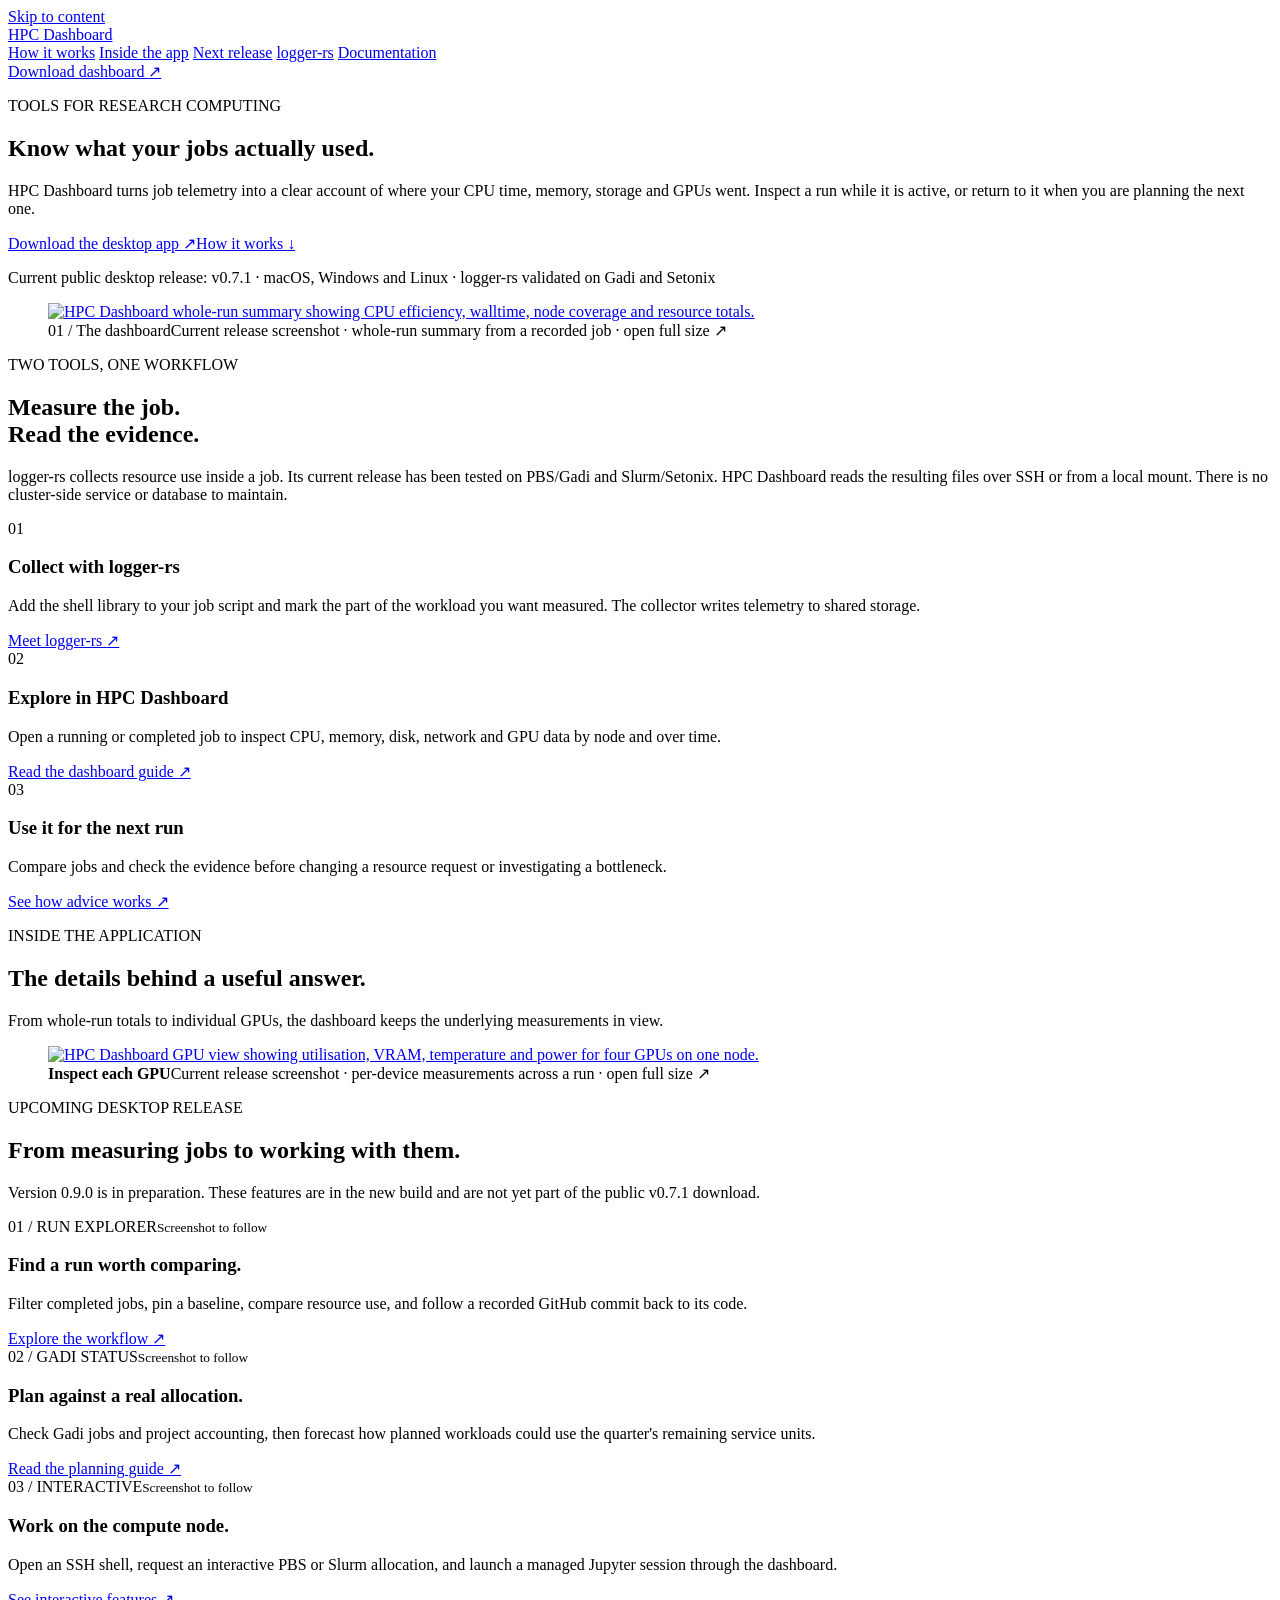
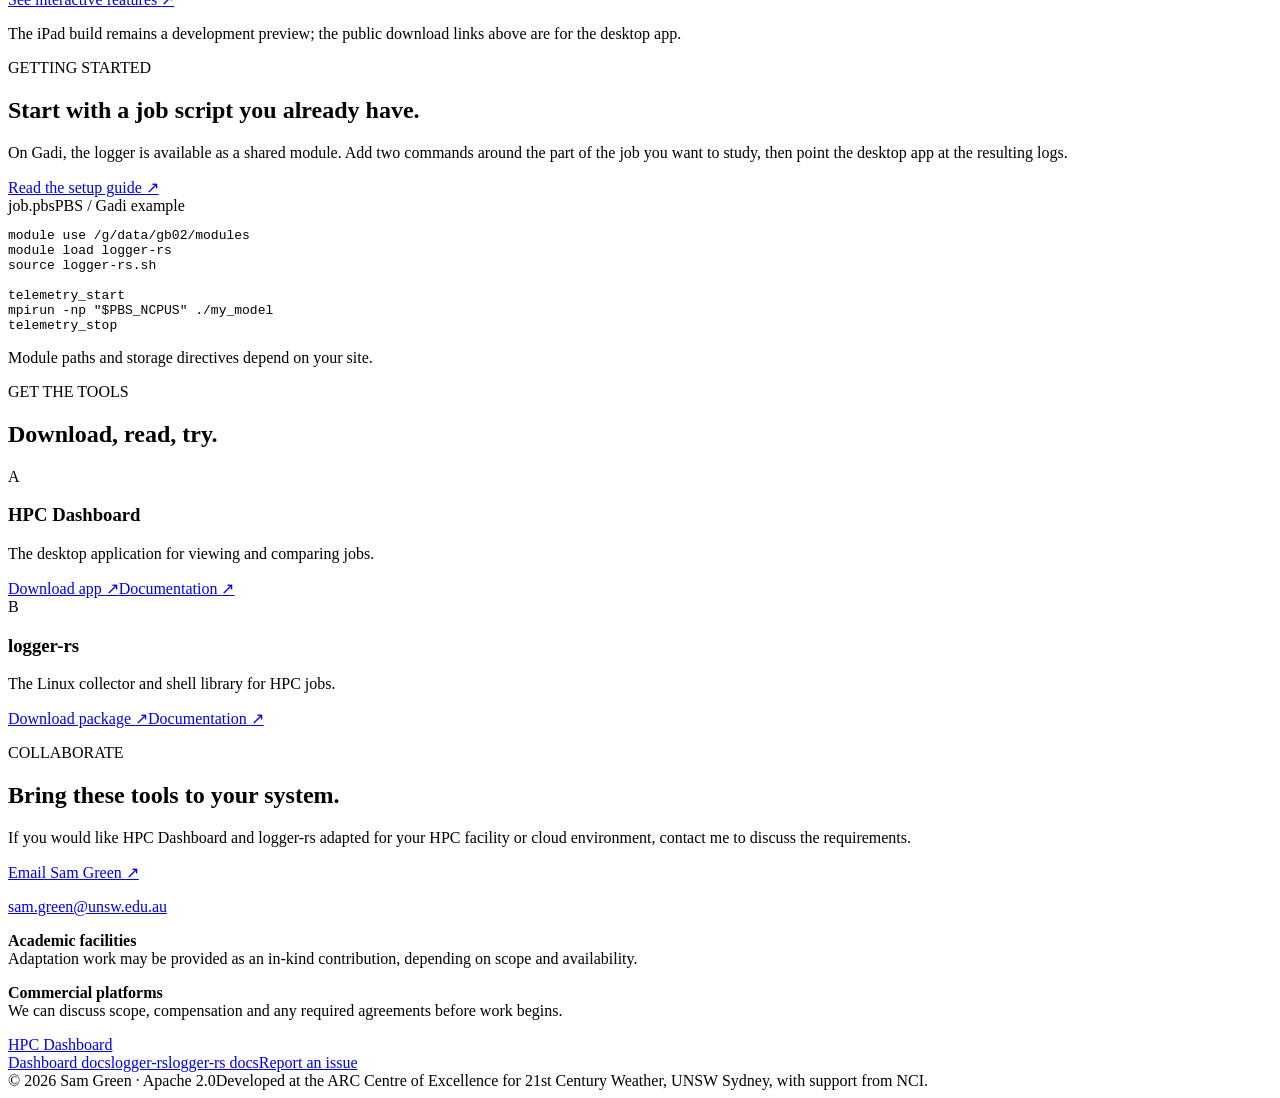
==== commit f51edf0d: "Preview upcoming dashboard features on website" ====
--- a/docs/index.html
+++ b/docs/index.html
@@ -7,7 +7,7 @@
     <meta name="description" content="HPC Dashboard and logger-rs show what your HPC jobs actually used. Inspect live and completed runs, compare results, and plan better resource requests." />
     <meta property="og:type" content="website" />
     <meta property="og:title" content="HPC Dashboard — understand what your jobs used" />
-    <meta property="og:description" content="Open source tools for collecting and understanding HPC job telemetry." />
+    <meta property="og:description" content="Tools for collecting and understanding HPC job telemetry." />
     <meta property="og:url" content="https://hpc-dash.au/" />
     <meta property="og:image" content="https://hpc-dash.au/logo-social.png" />
     <link rel="canonical" href="https://hpc-dash.au/" />
@@ -24,6 +24,7 @@
         <nav class="nav" aria-label="Main navigation">
           <a href="#how-it-works">How it works</a>
           <a href="#inside">Inside the app</a>
+          <a href="#next-release">Next release</a>
           <a href="/logger-rs/">logger-rs</a>
           <a href="/docs/">Documentation</a>
         </nav>
@@ -36,18 +37,18 @@
         <div class="wrap">
           <div class="hero-intro">
             <div>
-              <p class="eyebrow">OPEN SOURCE TOOLS FOR RESEARCH COMPUTING</p>
+              <p class="eyebrow">TOOLS FOR RESEARCH COMPUTING</p>
               <h1 id="hero-title">Know what your jobs <span>actually used.</span></h1>
             </div>
             <div class="hero-aside">
               <p>HPC Dashboard turns job telemetry into a clear account of where your CPU time, memory, storage and GPUs went. Inspect a run while it is active, or return to it when you are planning the next one.</p>
               <div class="hero-actions"><a class="button button-primary" href="https://github.com/greensh16/hpc_dashboard_public/releases/latest">Download the desktop app <span aria-hidden="true">↗</span></a><a class="text-link" href="#how-it-works">How it works <span aria-hidden="true">↓</span></a></div>
-              <p class="small-note">macOS, Windows and Linux · logger-rs validated on Gadi and Setonix</p>
+              <p class="small-note">Current public desktop release: v0.7.1 · macOS, Windows and Linux · logger-rs validated on Gadi and Setonix</p>
             </div>
           </div>
           <figure class="primary-screen">
             <a href="/images/dashboard-summary.png" aria-label="Open the full dashboard summary screenshot"><img src="/images/dashboard-summary.png" width="3016" height="1894" alt="HPC Dashboard whole-run summary showing CPU efficiency, walltime, node coverage and resource totals." fetchpriority="high" /></a>
-            <figcaption><span>01 / The dashboard</span><span>Whole-run summary from a recorded research job · open full size ↗</span></figcaption>
+            <figcaption><span>01 / The dashboard</span><span>Current release screenshot · whole-run summary from a recorded job · open full size ↗</span></figcaption>
           </figure>
         </div>
       </section>
@@ -66,7 +67,19 @@
       <section class="section inside-section" id="inside" aria-labelledby="inside-title">
         <div class="wrap">
           <div class="section-heading"><div><p class="eyebrow">INSIDE THE APPLICATION</p><h2 id="inside-title">The details behind a useful answer.</h2></div><p>From whole-run totals to individual GPUs, the dashboard keeps the underlying measurements in view.</p></div>
-          <figure class="screen-figure"><div class="screen-image"><a href="/images/dashboard-gpu.png" aria-label="Open the full GPU detail screenshot"><img src="/images/dashboard-gpu.png" width="3016" height="1900" loading="lazy" alt="HPC Dashboard GPU view showing utilisation, VRAM, temperature and power for four GPUs on one node." /></a></div><figcaption><strong>Inspect each GPU</strong><span>See per-device measurements and how they change through a run. Open full size ↗</span></figcaption></figure>
+          <figure class="screen-figure"><div class="screen-image"><a href="/images/dashboard-gpu.png" aria-label="Open the full GPU detail screenshot"><img src="/images/dashboard-gpu.png" width="3016" height="1900" loading="lazy" alt="HPC Dashboard GPU view showing utilisation, VRAM, temperature and power for four GPUs on one node." /></a></div><figcaption><strong>Inspect each GPU</strong><span>Current release screenshot · per-device measurements across a run · open full size ↗</span></figcaption></figure>
+        </div>
+      </section>
+
+      <section class="section next-section" id="next-release" aria-labelledby="next-title">
+        <div class="wrap">
+          <div class="section-heading"><div><p class="eyebrow">UPCOMING DESKTOP RELEASE</p><h2 id="next-title">From measuring jobs to working with them.</h2></div><p>Version 0.9.0 is in preparation. These features are in the new build and are not yet part of the public v0.7.1 download.</p></div>
+          <div class="next-grid">
+            <article class="next-card"><div class="feature-placeholder" aria-label="Run Explorer screenshot to be added"><span>01 / RUN EXPLORER</span><small>Screenshot to follow</small></div><h3>Find a run worth comparing.</h3><p>Filter completed jobs, pin a baseline, compare resource use, and follow a recorded GitHub commit back to its code.</p><a class="text-link" href="/docs/run-explorer/">Explore the workflow <span aria-hidden="true">↗</span></a></article>
+            <article class="next-card"><div class="feature-placeholder" aria-label="Gadi budget screenshot to be added"><span>02 / GADI STATUS</span><small>Screenshot to follow</small></div><h3>Plan against a real allocation.</h3><p>Check Gadi jobs and project accounting, then forecast how planned workloads could use the quarter's remaining service units.</p><a class="text-link" href="/docs/gadi-status-and-budgets/">Read the planning guide <span aria-hidden="true">↗</span></a></article>
+            <article class="next-card"><div class="feature-placeholder" aria-label="Interactive jobs screenshot to be added"><span>03 / INTERACTIVE</span><small>Screenshot to follow</small></div><h3>Work on the compute node.</h3><p>Open an SSH shell, request an interactive PBS or Slurm allocation, and launch a managed Jupyter session through the dashboard.</p><a class="text-link" href="/docs/interactive-jobs-and-jupyter/">See interactive features <span aria-hidden="true">↗</span></a></article>
+          </div>
+          <p class="next-note">The iPad build remains a development preview; the public download links above are for the desktop app.</p>
         </div>
       </section>
 
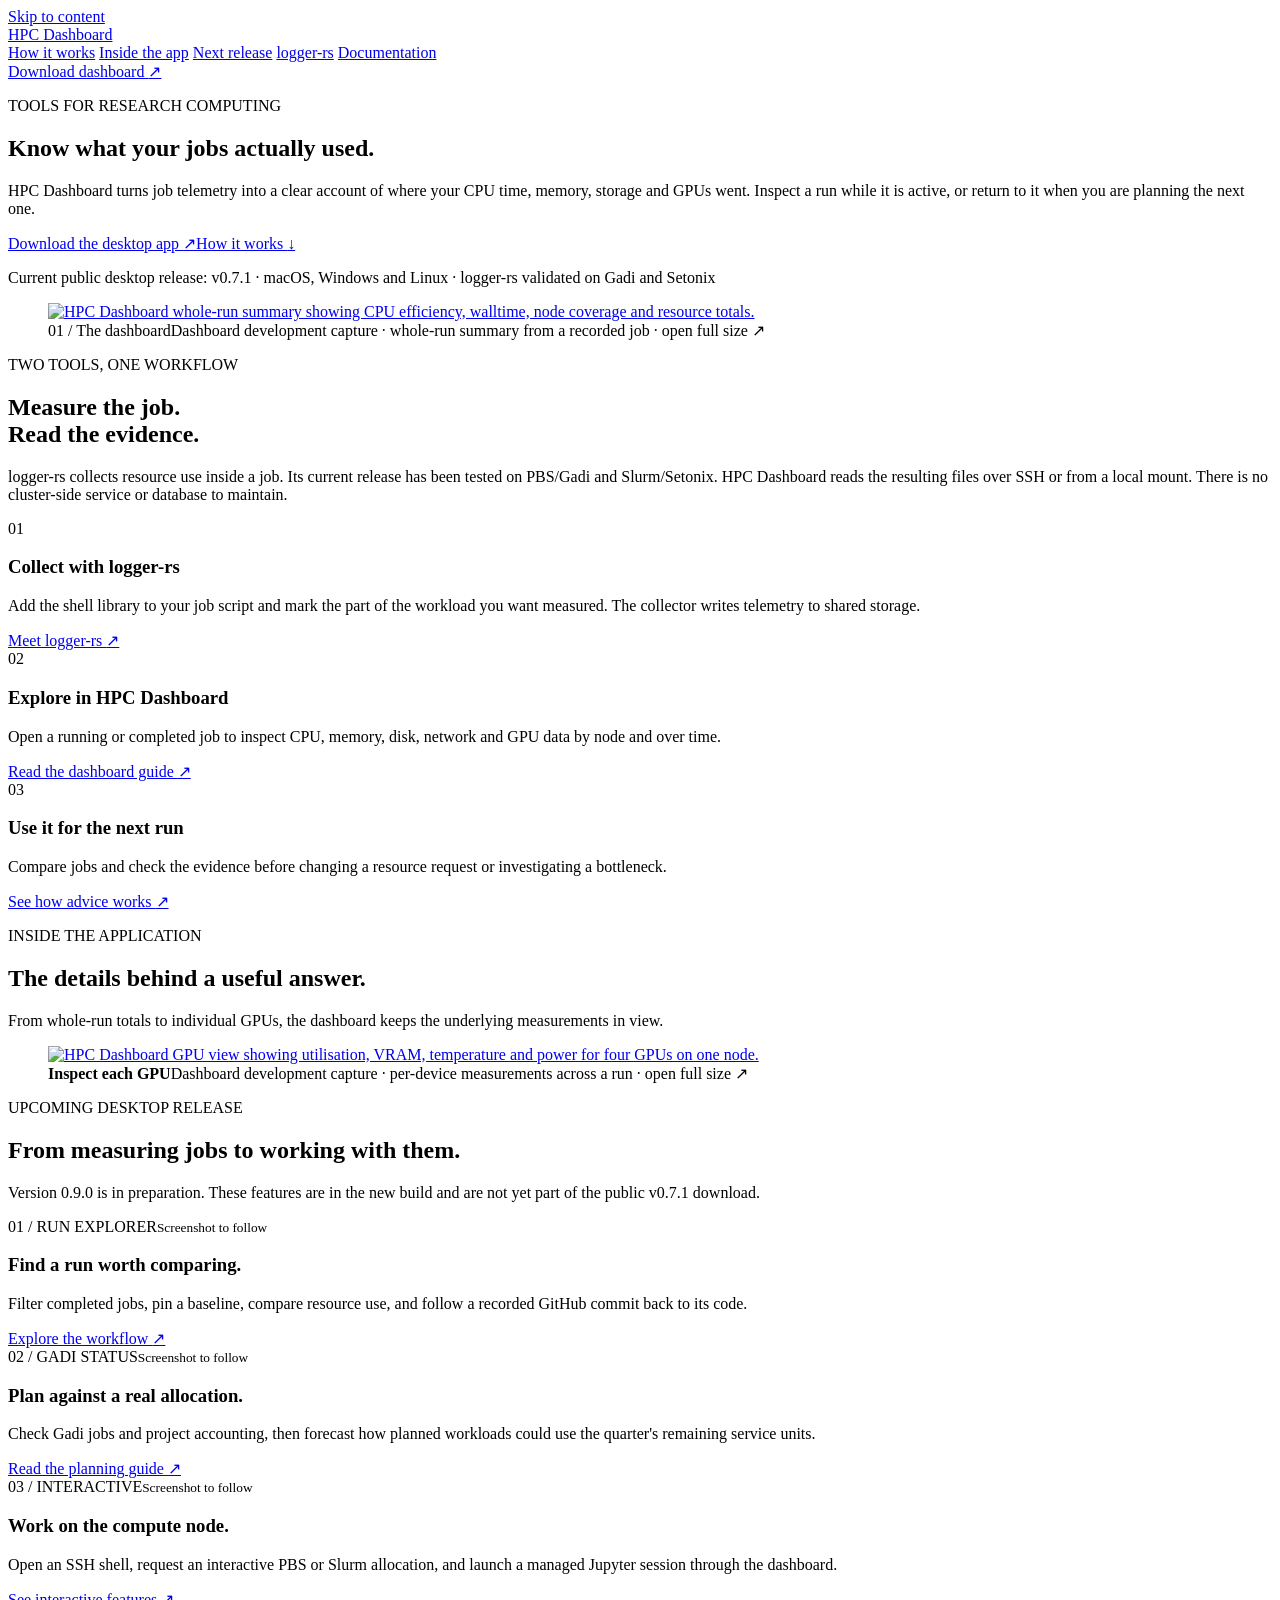
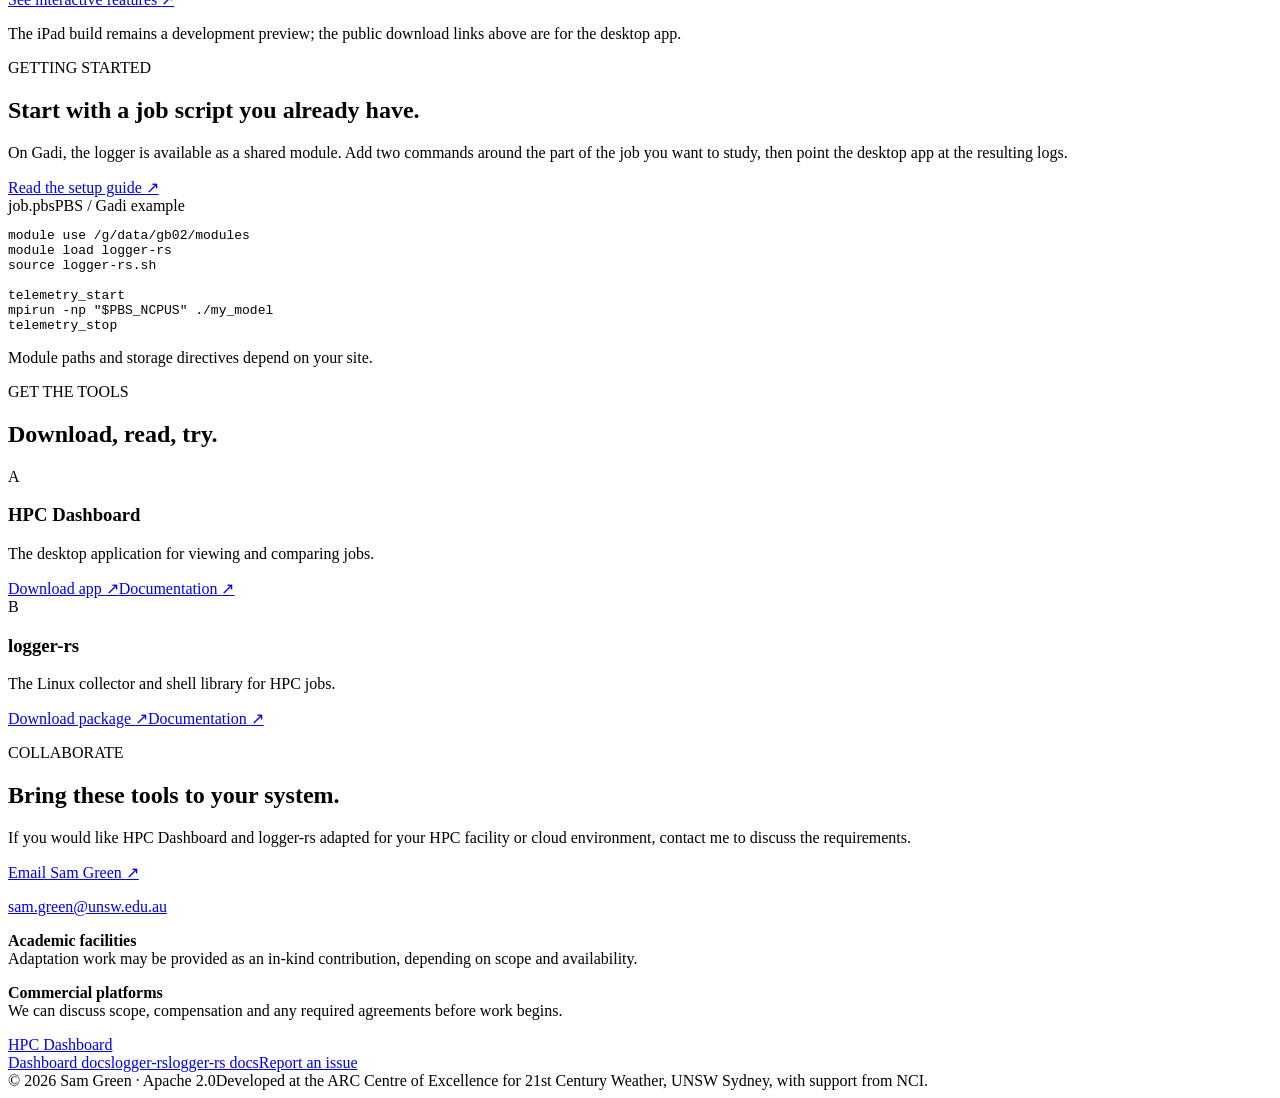
==== commit 5cce120f: "Clarify dashboard screenshot provenance" ====
--- a/docs/index.html
+++ b/docs/index.html
@@ -48,7 +48,7 @@
           </div>
           <figure class="primary-screen">
             <a href="/images/dashboard-summary.png" aria-label="Open the full dashboard summary screenshot"><img src="/images/dashboard-summary.png" width="3016" height="1894" alt="HPC Dashboard whole-run summary showing CPU efficiency, walltime, node coverage and resource totals." fetchpriority="high" /></a>
-            <figcaption><span>01 / The dashboard</span><span>Current release screenshot · whole-run summary from a recorded job · open full size ↗</span></figcaption>
+            <figcaption><span>01 / The dashboard</span><span>Dashboard development capture · whole-run summary from a recorded job · open full size ↗</span></figcaption>
           </figure>
         </div>
       </section>
@@ -67,7 +67,7 @@
       <section class="section inside-section" id="inside" aria-labelledby="inside-title">
         <div class="wrap">
           <div class="section-heading"><div><p class="eyebrow">INSIDE THE APPLICATION</p><h2 id="inside-title">The details behind a useful answer.</h2></div><p>From whole-run totals to individual GPUs, the dashboard keeps the underlying measurements in view.</p></div>
-          <figure class="screen-figure"><div class="screen-image"><a href="/images/dashboard-gpu.png" aria-label="Open the full GPU detail screenshot"><img src="/images/dashboard-gpu.png" width="3016" height="1900" loading="lazy" alt="HPC Dashboard GPU view showing utilisation, VRAM, temperature and power for four GPUs on one node." /></a></div><figcaption><strong>Inspect each GPU</strong><span>Current release screenshot · per-device measurements across a run · open full size ↗</span></figcaption></figure>
+          <figure class="screen-figure"><div class="screen-image"><a href="/images/dashboard-gpu.png" aria-label="Open the full GPU detail screenshot"><img src="/images/dashboard-gpu.png" width="3016" height="1900" loading="lazy" alt="HPC Dashboard GPU view showing utilisation, VRAM, temperature and power for four GPUs on one node." /></a></div><figcaption><strong>Inspect each GPU</strong><span>Dashboard development capture · per-device measurements across a run · open full size ↗</span></figcaption></figure>
         </div>
       </section>
 
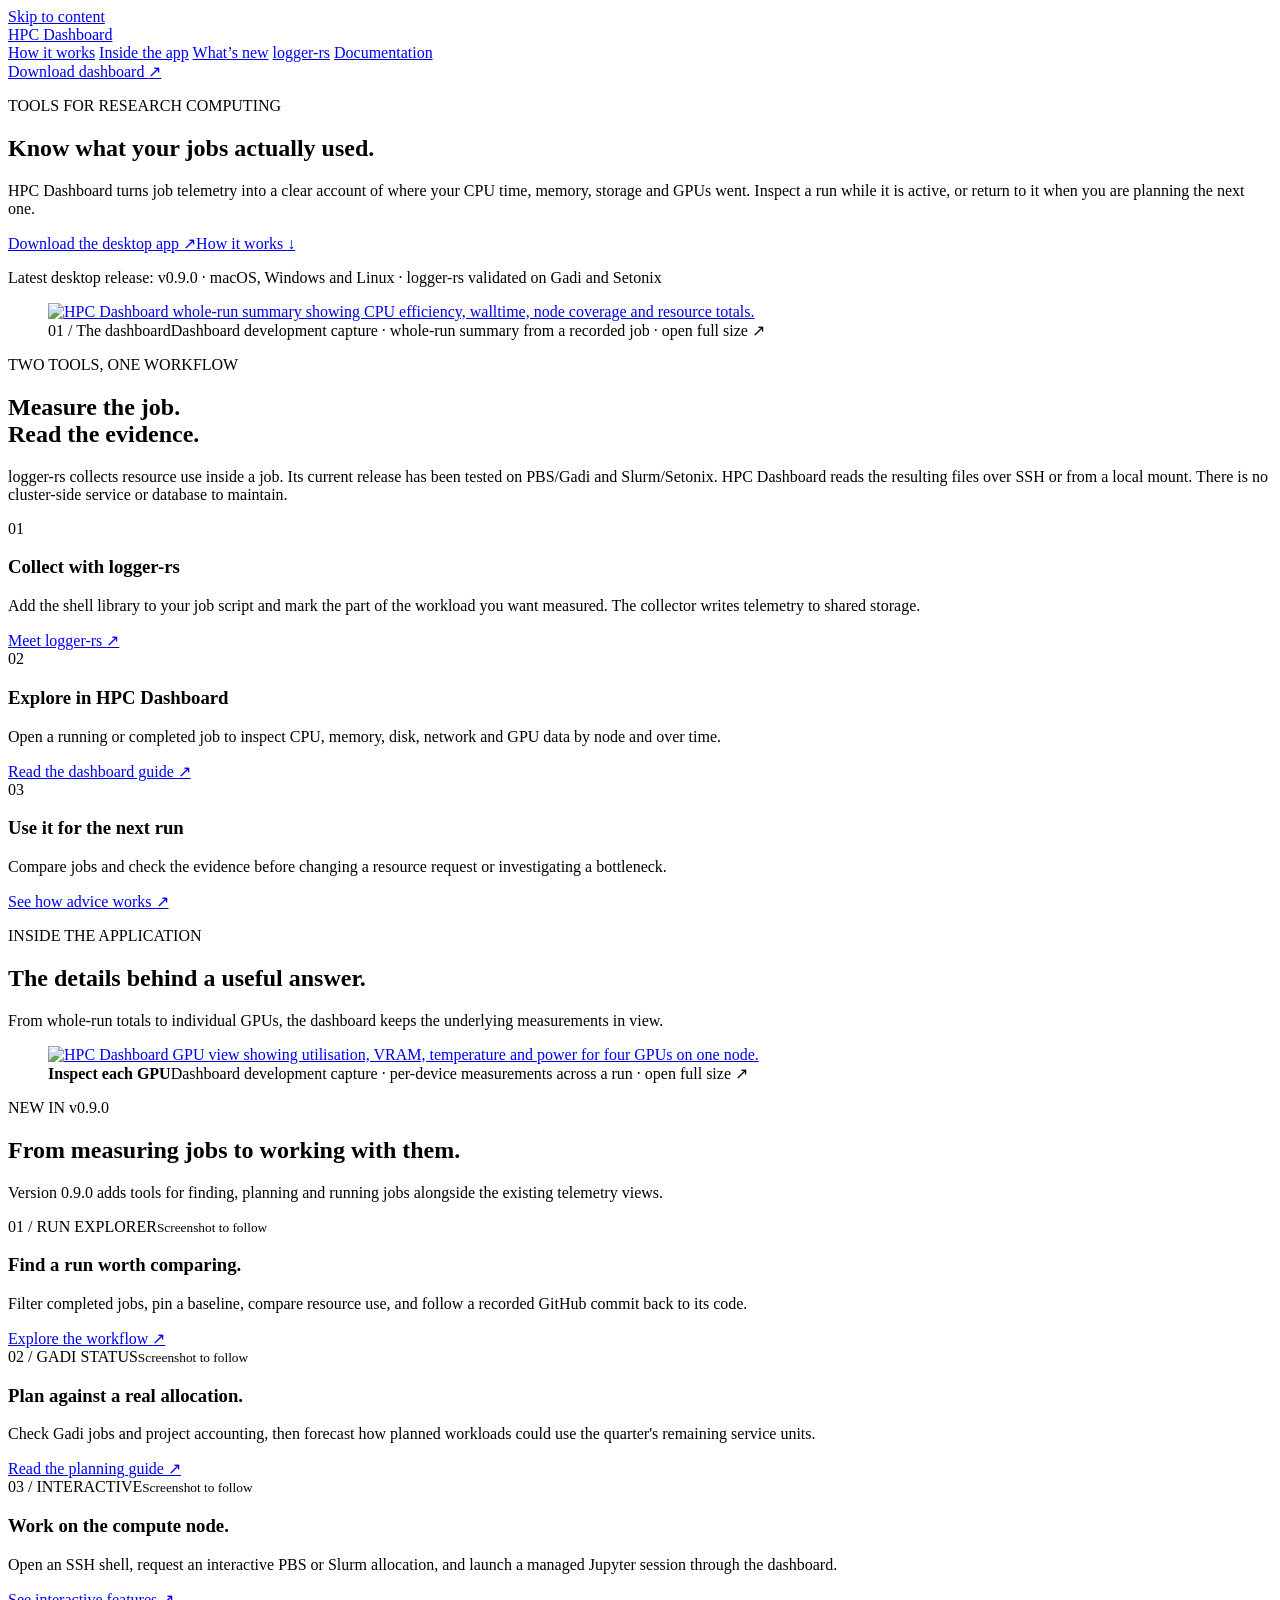
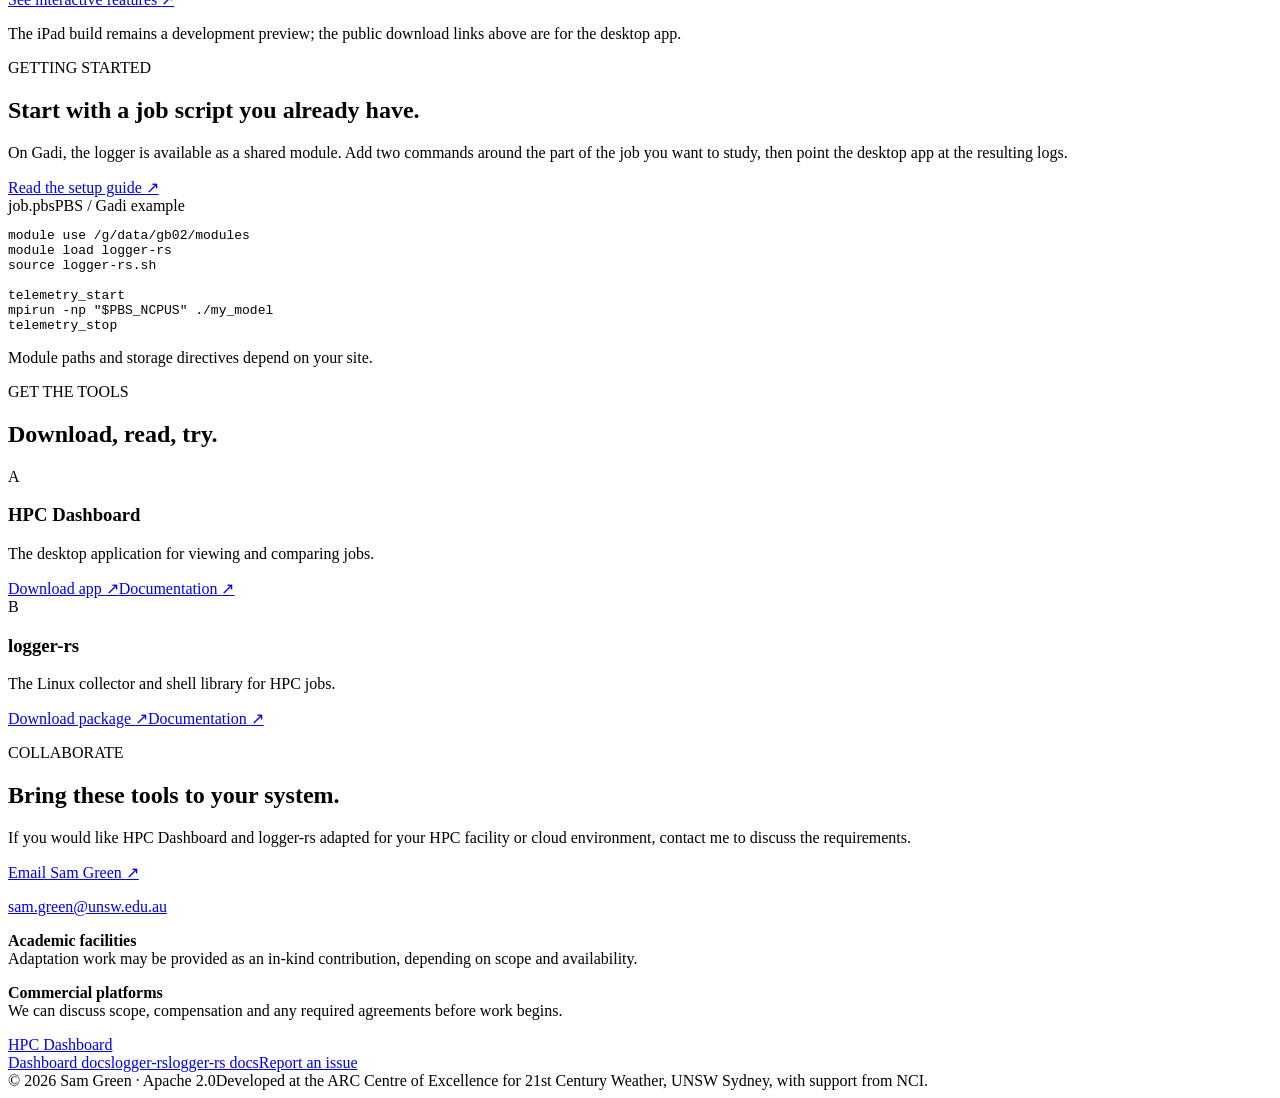
==== commit 52dbcf79: "Announce dashboard v0.9.0 release on website" ====
--- a/docs/index.html
+++ b/docs/index.html
@@ -24,7 +24,7 @@
         <nav class="nav" aria-label="Main navigation">
           <a href="#how-it-works">How it works</a>
           <a href="#inside">Inside the app</a>
-          <a href="#next-release">Next release</a>
+          <a href="#features">What’s new</a>
           <a href="/logger-rs/">logger-rs</a>
           <a href="/docs/">Documentation</a>
         </nav>
@@ -43,7 +43,7 @@
             <div class="hero-aside">
               <p>HPC Dashboard turns job telemetry into a clear account of where your CPU time, memory, storage and GPUs went. Inspect a run while it is active, or return to it when you are planning the next one.</p>
               <div class="hero-actions"><a class="button button-primary" href="https://github.com/greensh16/hpc_dashboard_public/releases/latest">Download the desktop app <span aria-hidden="true">↗</span></a><a class="text-link" href="#how-it-works">How it works <span aria-hidden="true">↓</span></a></div>
-              <p class="small-note">Current public desktop release: v0.7.1 · macOS, Windows and Linux · logger-rs validated on Gadi and Setonix</p>
+              <p class="small-note">Latest desktop release: v0.9.0 · macOS, Windows and Linux · logger-rs validated on Gadi and Setonix</p>
             </div>
           </div>
           <figure class="primary-screen">
@@ -71,9 +71,9 @@
         </div>
       </section>
 
-      <section class="section next-section" id="next-release" aria-labelledby="next-title">
+      <section class="section next-section" id="features" aria-labelledby="next-title">
         <div class="wrap">
-          <div class="section-heading"><div><p class="eyebrow">UPCOMING DESKTOP RELEASE</p><h2 id="next-title">From measuring jobs to working with them.</h2></div><p>Version 0.9.0 is in preparation. These features are in the new build and are not yet part of the public v0.7.1 download.</p></div>
+          <div class="section-heading"><div><p class="eyebrow">NEW IN v0.9.0</p><h2 id="next-title">From measuring jobs to working with them.</h2></div><p>Version 0.9.0 adds tools for finding, planning and running jobs alongside the existing telemetry views.</p></div>
           <div class="next-grid">
             <article class="next-card"><div class="feature-placeholder" aria-label="Run Explorer screenshot to be added"><span>01 / RUN EXPLORER</span><small>Screenshot to follow</small></div><h3>Find a run worth comparing.</h3><p>Filter completed jobs, pin a baseline, compare resource use, and follow a recorded GitHub commit back to its code.</p><a class="text-link" href="/docs/run-explorer/">Explore the workflow <span aria-hidden="true">↗</span></a></article>
             <article class="next-card"><div class="feature-placeholder" aria-label="Gadi budget screenshot to be added"><span>02 / GADI STATUS</span><small>Screenshot to follow</small></div><h3>Plan against a real allocation.</h3><p>Check Gadi jobs and project accounting, then forecast how planned workloads could use the quarter's remaining service units.</p><a class="text-link" href="/docs/gadi-status-and-budgets/">Read the planning guide <span aria-hidden="true">↗</span></a></article>
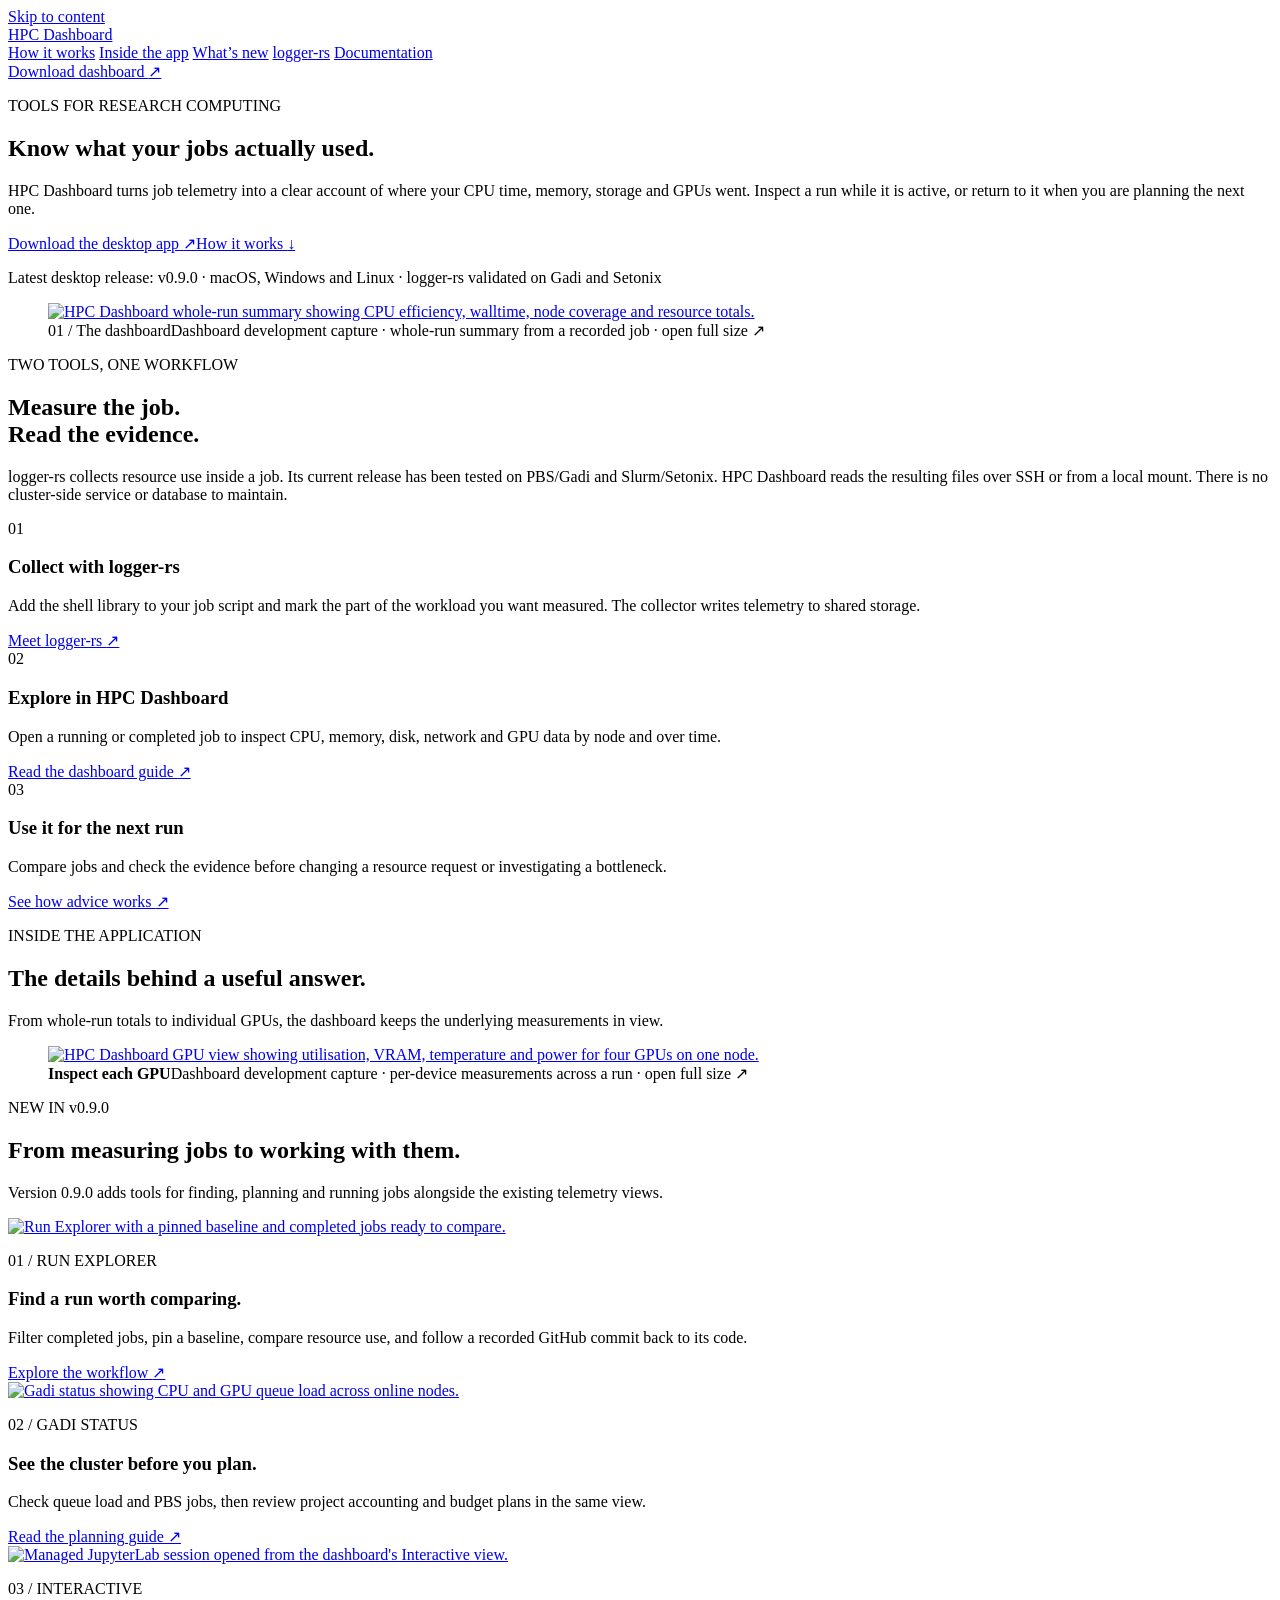
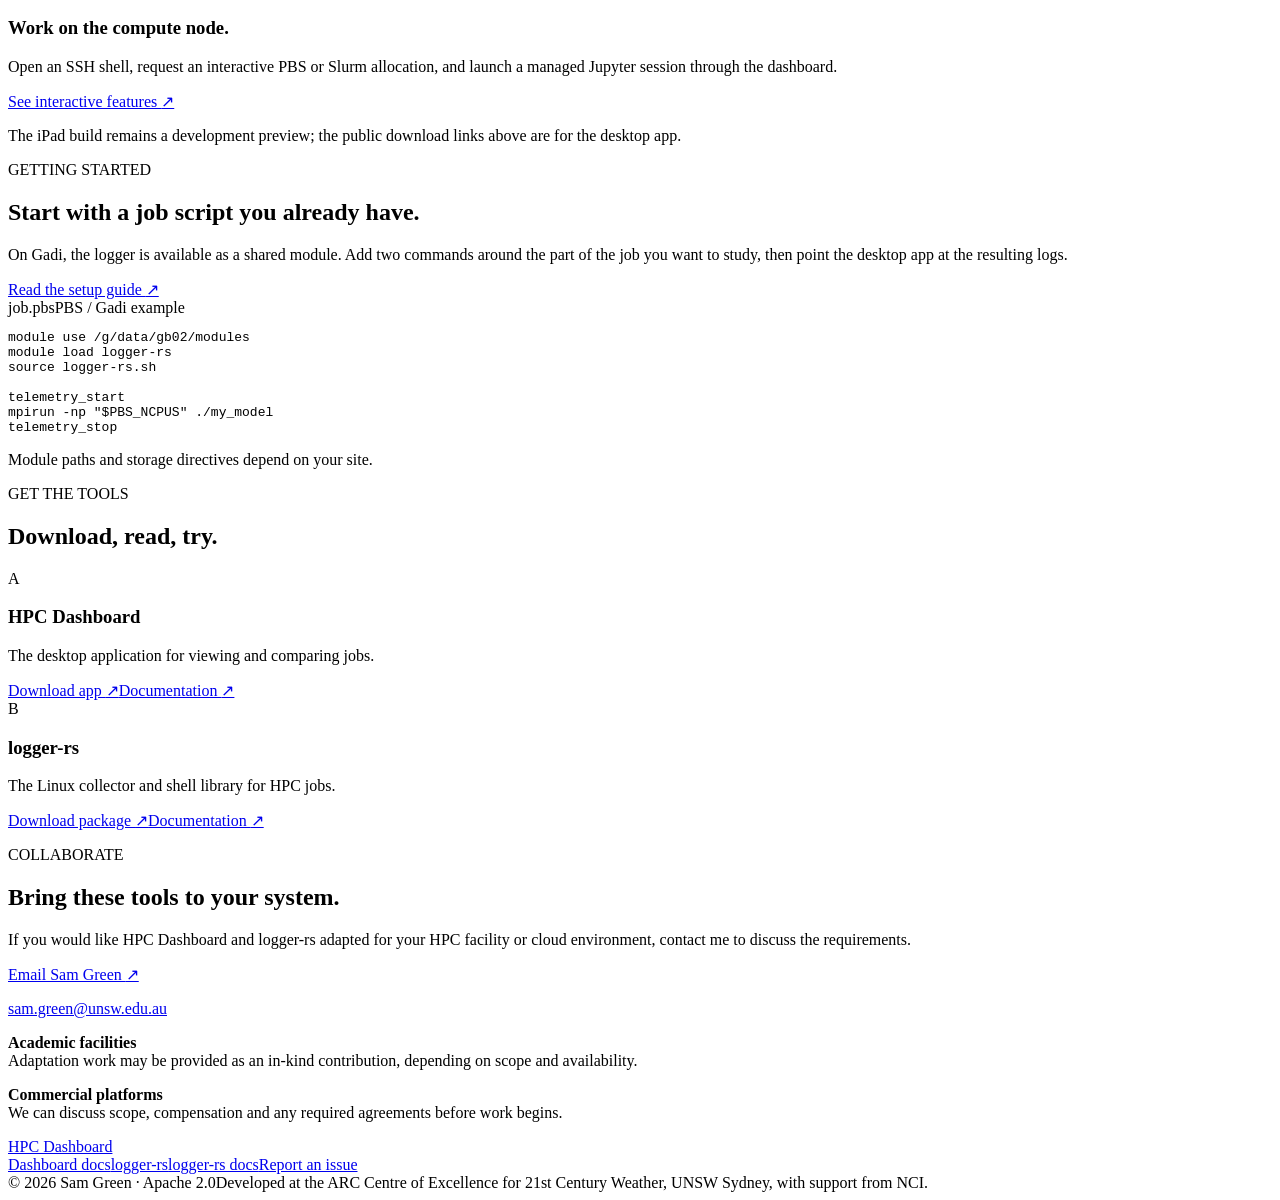
==== commit cd1c8cbc: "Add v0.9.0 feature screenshots to website" ====
--- a/docs/index.html
+++ b/docs/index.html
@@ -75,9 +75,9 @@
         <div class="wrap">
           <div class="section-heading"><div><p class="eyebrow">NEW IN v0.9.0</p><h2 id="next-title">From measuring jobs to working with them.</h2></div><p>Version 0.9.0 adds tools for finding, planning and running jobs alongside the existing telemetry views.</p></div>
           <div class="next-grid">
-            <article class="next-card"><div class="feature-placeholder" aria-label="Run Explorer screenshot to be added"><span>01 / RUN EXPLORER</span><small>Screenshot to follow</small></div><h3>Find a run worth comparing.</h3><p>Filter completed jobs, pin a baseline, compare resource use, and follow a recorded GitHub commit back to its code.</p><a class="text-link" href="/docs/run-explorer/">Explore the workflow <span aria-hidden="true">↗</span></a></article>
-            <article class="next-card"><div class="feature-placeholder" aria-label="Gadi budget screenshot to be added"><span>02 / GADI STATUS</span><small>Screenshot to follow</small></div><h3>Plan against a real allocation.</h3><p>Check Gadi jobs and project accounting, then forecast how planned workloads could use the quarter's remaining service units.</p><a class="text-link" href="/docs/gadi-status-and-budgets/">Read the planning guide <span aria-hidden="true">↗</span></a></article>
-            <article class="next-card"><div class="feature-placeholder" aria-label="Interactive jobs screenshot to be added"><span>03 / INTERACTIVE</span><small>Screenshot to follow</small></div><h3>Work on the compute node.</h3><p>Open an SSH shell, request an interactive PBS or Slurm allocation, and launch a managed Jupyter session through the dashboard.</p><a class="text-link" href="/docs/interactive-jobs-and-jupyter/">See interactive features <span aria-hidden="true">↗</span></a></article>
+            <article class="next-card"><a class="feature-shot" href="/images/run-explorer.png" aria-label="Open the Run Explorer screenshot full size"><img src="/images/run-explorer.png" width="3024" height="1896" loading="lazy" alt="Run Explorer with a pinned baseline and completed jobs ready to compare." /></a><p class="feature-index">01 / RUN EXPLORER</p><h3>Find a run worth comparing.</h3><p>Filter completed jobs, pin a baseline, compare resource use, and follow a recorded GitHub commit back to its code.</p><a class="text-link" href="/docs/run-explorer/">Explore the workflow <span aria-hidden="true">↗</span></a></article>
+            <article class="next-card"><a class="feature-shot" href="/images/gadi-queue-load.png" aria-label="Open the Gadi queue load screenshot full size"><img src="/images/gadi-queue-load.png" width="2888" height="1898" loading="lazy" alt="Gadi status showing CPU and GPU queue load across online nodes." /></a><p class="feature-index">02 / GADI STATUS</p><h3>See the cluster before you plan.</h3><p>Check queue load and PBS jobs, then review project accounting and budget plans in the same view.</p><a class="text-link" href="/docs/gadi-status-and-budgets/">Read the planning guide <span aria-hidden="true">↗</span></a></article>
+            <article class="next-card"><a class="feature-shot" href="/images/managed-jupyter.png" aria-label="Open the managed Jupyter screenshot full size"><img src="/images/managed-jupyter.png" width="3024" height="1898" loading="lazy" alt="Managed JupyterLab session opened from the dashboard's Interactive view." /></a><p class="feature-index">03 / INTERACTIVE</p><h3>Work on the compute node.</h3><p>Open an SSH shell, request an interactive PBS or Slurm allocation, and launch a managed Jupyter session through the dashboard.</p><a class="text-link" href="/docs/interactive-jobs-and-jupyter/">See interactive features <span aria-hidden="true">↗</span></a></article>
           </div>
           <p class="next-note">The iPad build remains a development preview; the public download links above are for the desktop app.</p>
         </div>
